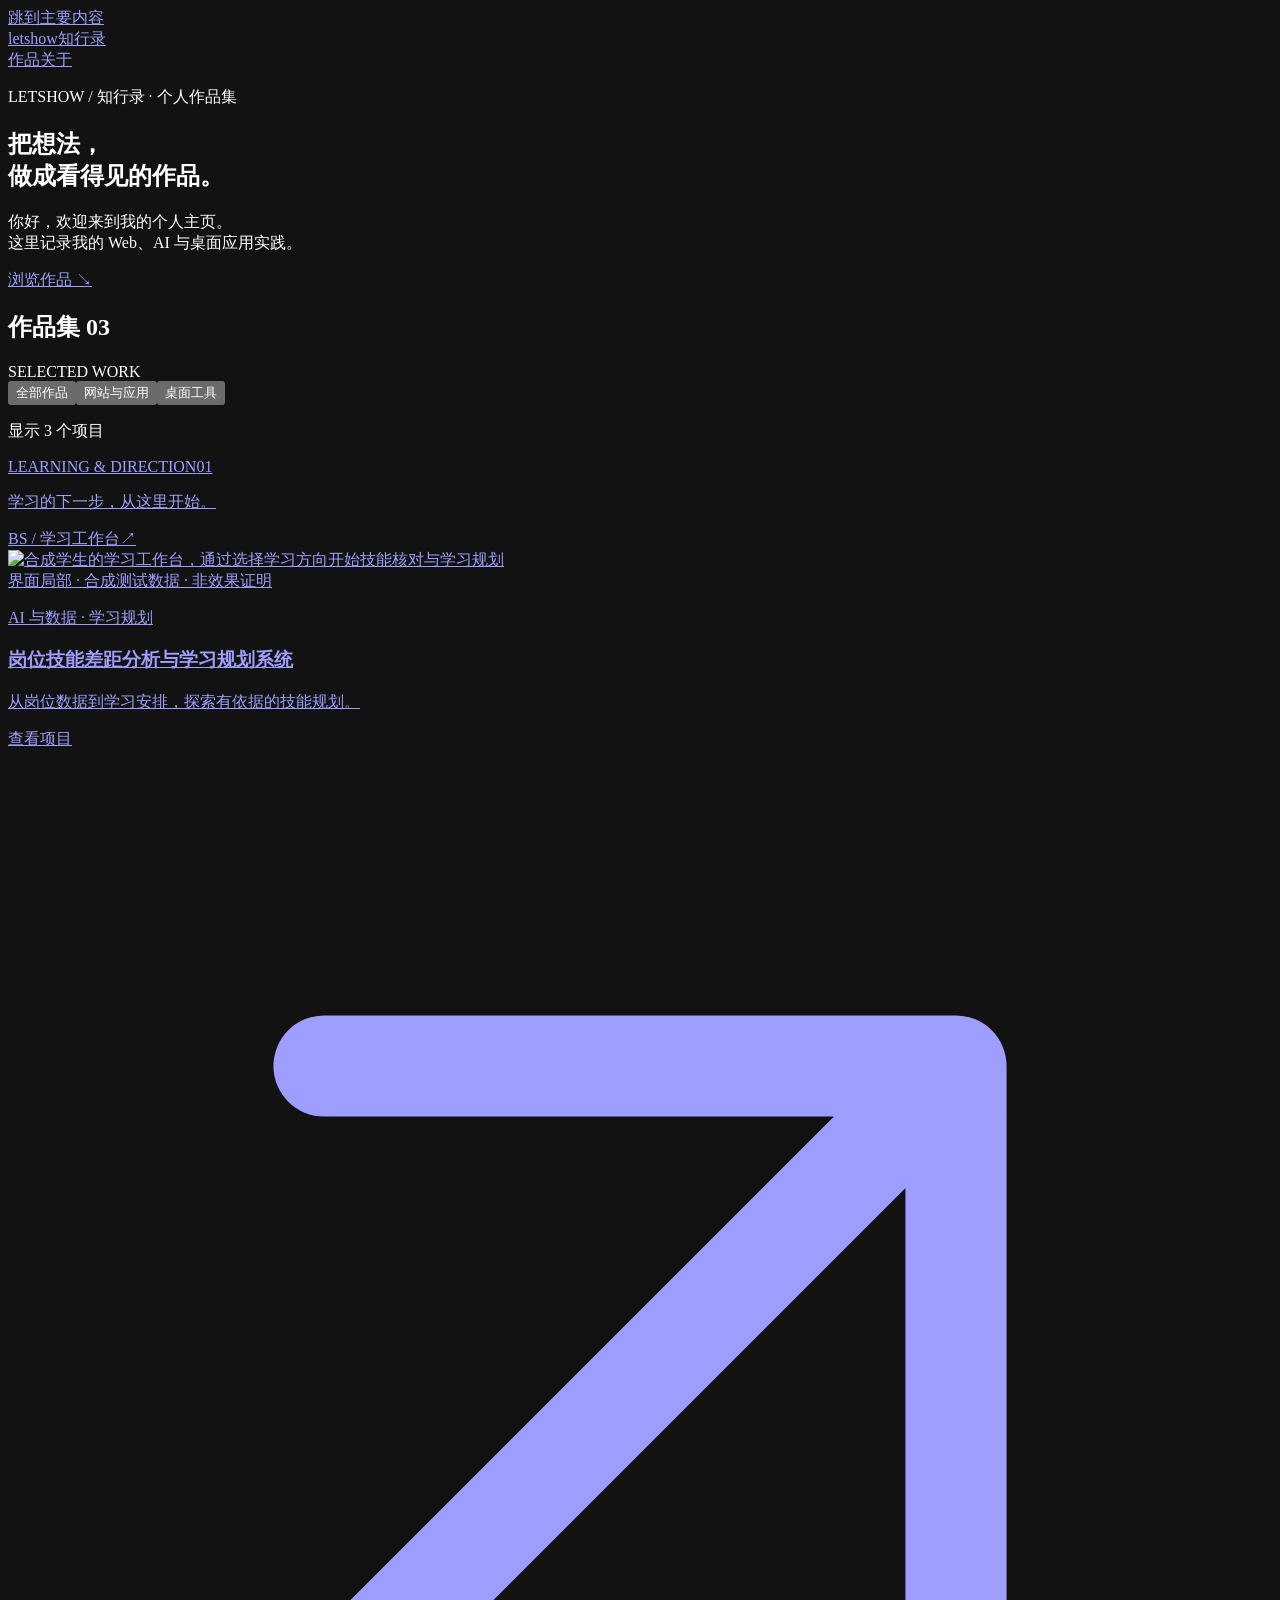
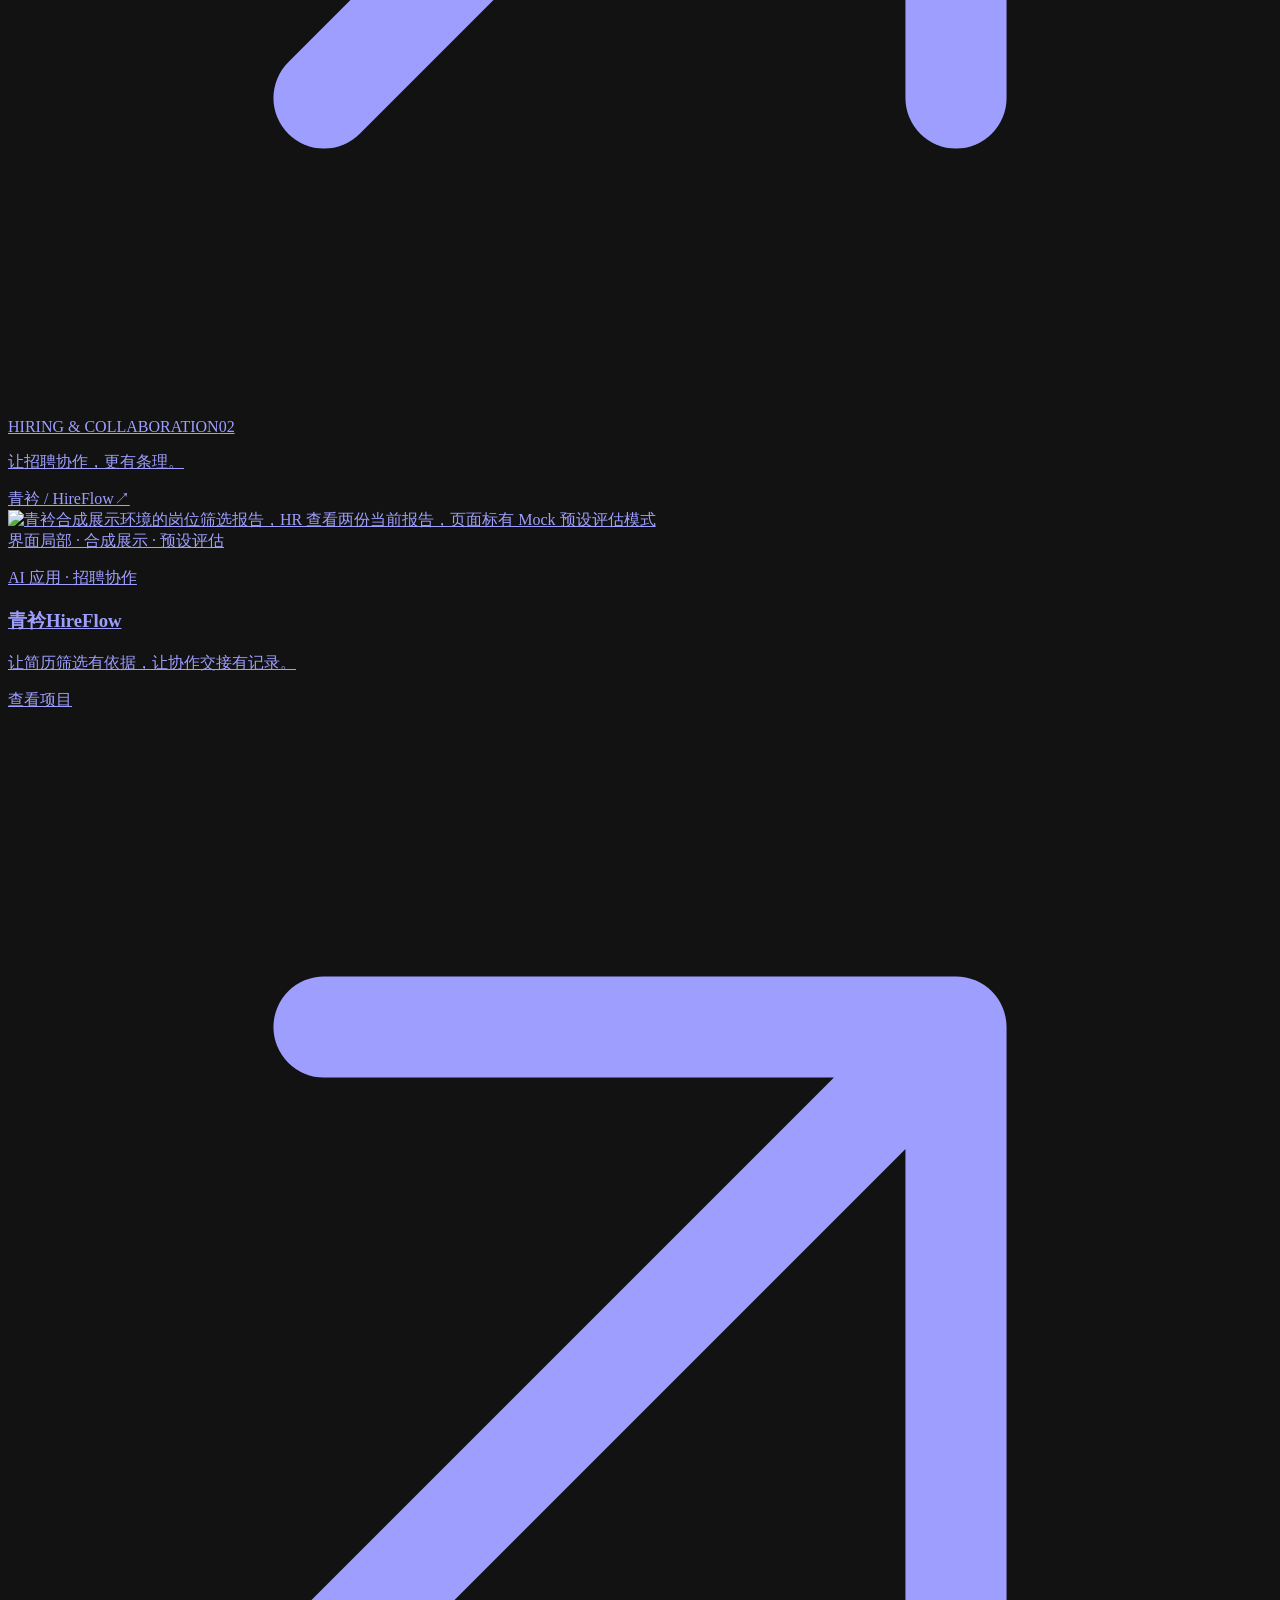
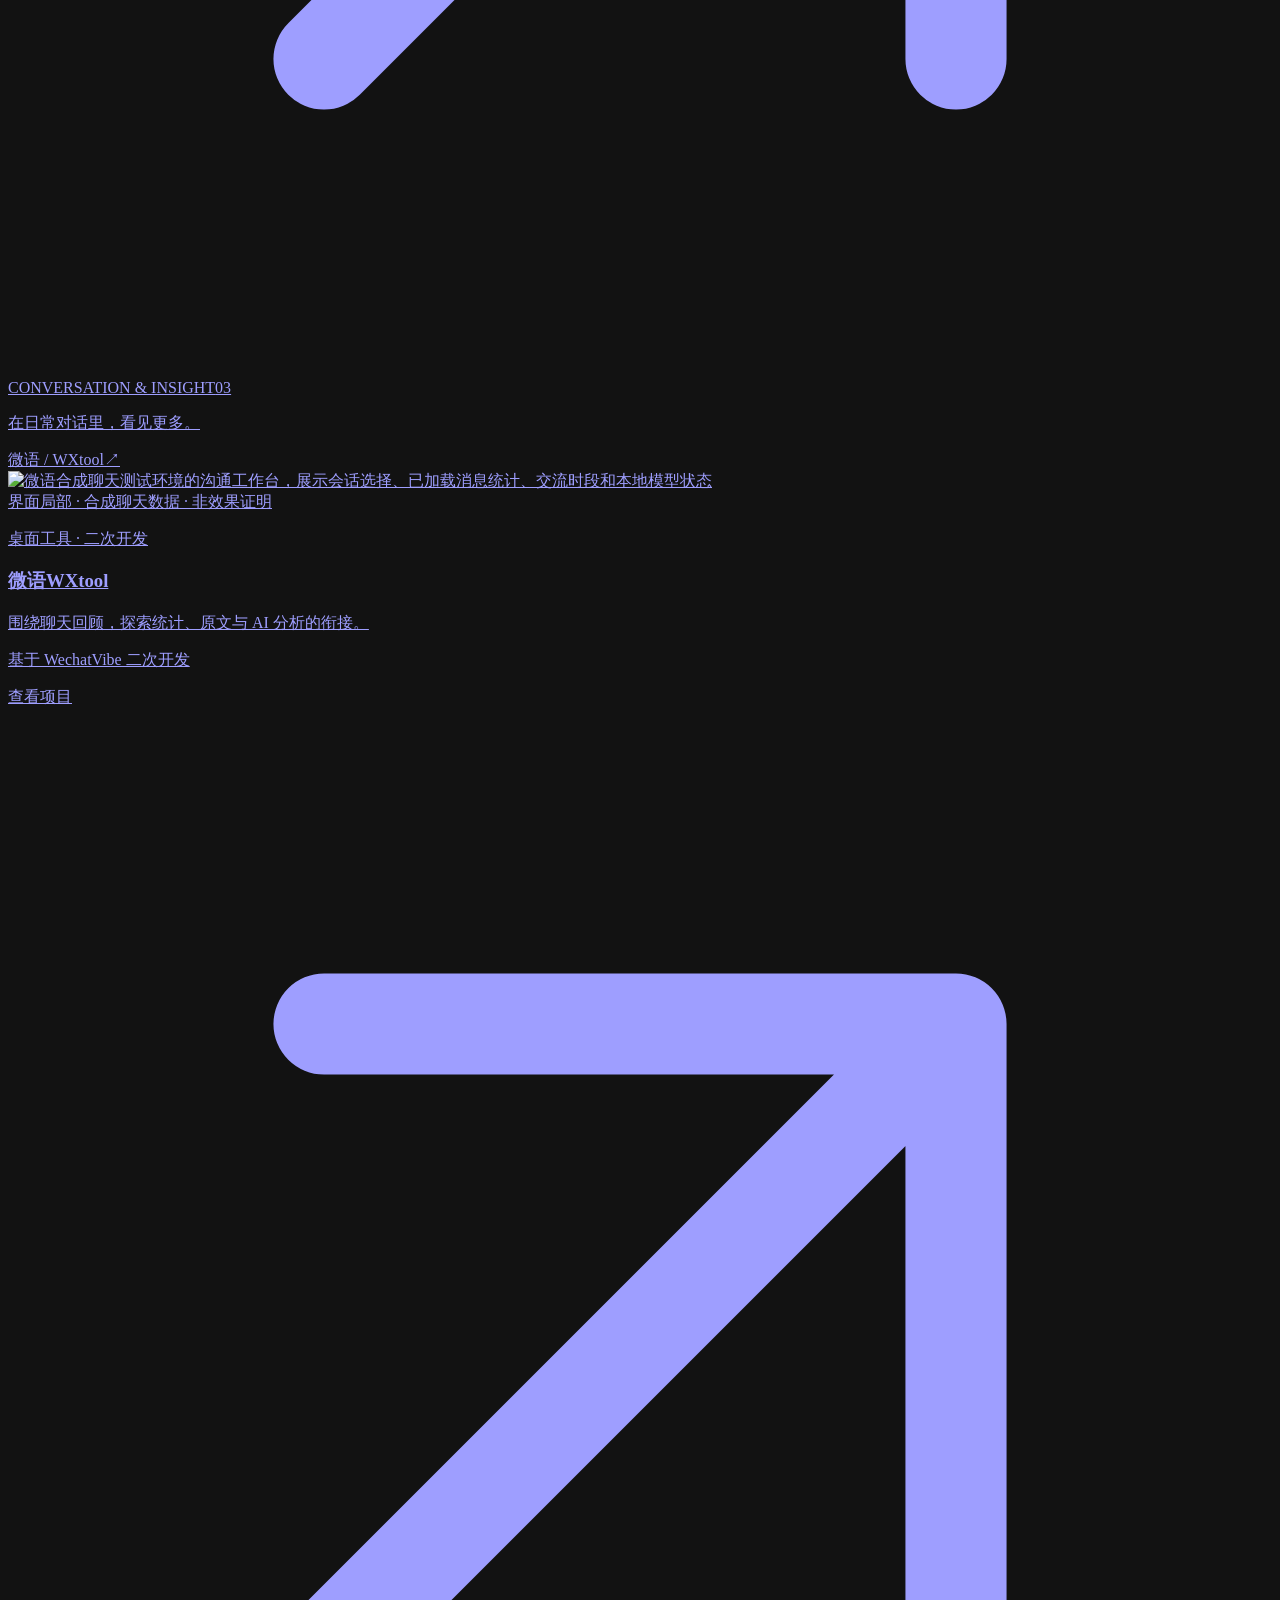
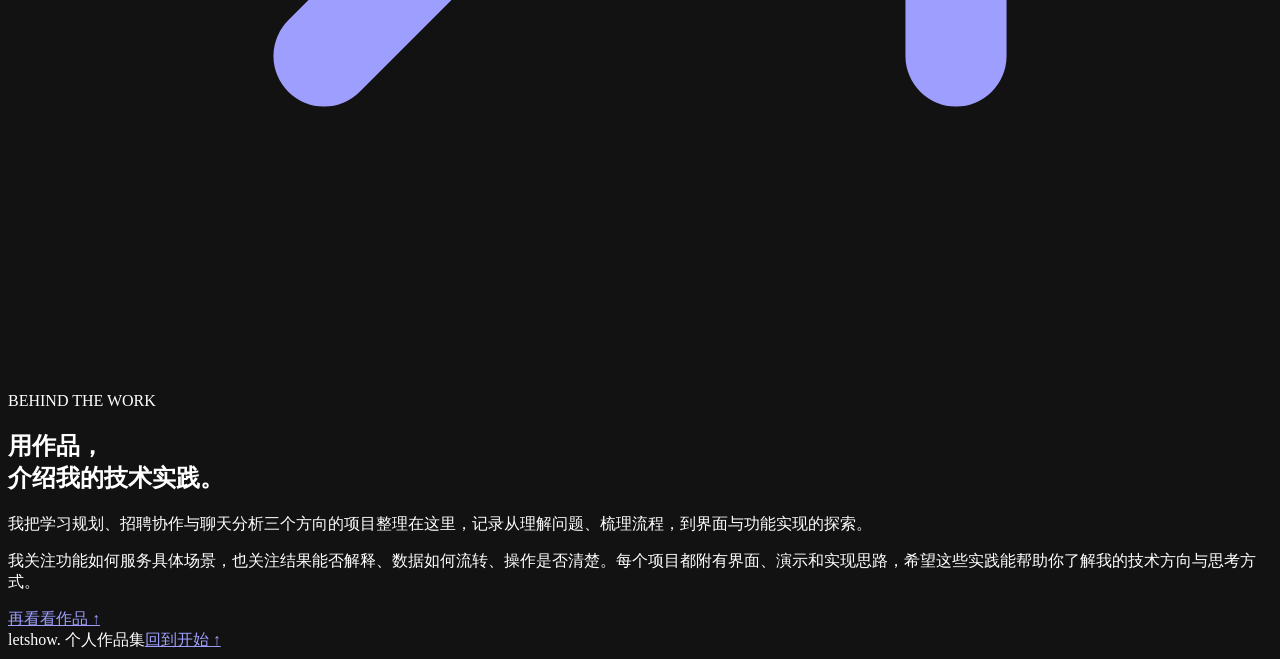
==== index.html @ d6e1fd22 "Refresh portfolio and project introductions" ====
<!DOCTYPE html><html lang="zh-CN"><head><meta charset="utf-8"><meta http-equiv="Content-Security-Policy" content="default-src 'self'; script-src 'self' 'sha256-/shXMr2OihsRv8CWag9vAklJfCwr9Tyyzj+A23+vwCA=' 'sha256-zLakd8B77ncjwmERFoytzZakohlbPKrEmWP+P48kZ+E='; script-src-attr 'none'; style-src 'self' 'unsafe-inline'; img-src 'self' data:; font-src 'self'; media-src 'self'; connect-src 'none'; object-src 'none'; frame-src 'none'; worker-src 'none'; base-uri 'self'; form-action 'none'"><meta name="referrer" content="no-referrer"><meta name="viewport" content="width=device-width, initial-scale=1"><meta name="color-scheme" content="dark"><meta name="theme-color" content="#171717"><meta name="description" content="你好，欢迎来到我的个人主页。知行录记录我的 Web、AI 与桌面应用实践，通过项目界面、操作演示与实现思路，分享从问题到作品的探索。"><meta name="robots" content="noindex, nofollow"><meta property="og:type" content="website"><meta property="og:locale" content="zh_CN"><meta property="og:site_name" content="LetShow · 知行录"><meta property="og:title" content="LetShow · 知行录 — 个人作品集"><meta property="og:description" content="你好，欢迎来到我的个人主页。知行录记录我的 Web、AI 与桌面应用实践，通过项目界面、操作演示与实现思路，分享从问题到作品的探索。"><meta name="twitter:card" content="summary_large_image"><meta name="twitter:title" content="LetShow · 知行录 — 个人作品集"><meta name="twitter:description" content="你好，欢迎来到我的个人主页。知行录记录我的 Web、AI 与桌面应用实践，通过项目界面、操作演示与实现思路，分享从问题到作品的探索。"><link rel="canonical" href="https://chenc55.github.io/"><meta property="og:url" content="https://chenc55.github.io/"><meta property="og:image" content="https://chenc55.github.io/images/projects/bs/skills.jpg"><meta property="og:image:alt" content="合成学生的技能自评页面，包含学习方向选择和 SQL、Python 等技能的自评入口"><meta property="og:image:width" content="1265"><meta property="og:image:height" content="889"><meta name="twitter:image" content="https://chenc55.github.io/images/projects/bs/skills.jpg"><meta name="twitter:image:alt" content="合成学生的技能自评页面，包含学习方向选择和 SQL、Python 等技能的自评入口"><title>LetShow · 知行录 — 个人作品集</title><link rel="icon" href="data:image/svg+xml,%3Csvg xmlns='http://www.w3.org/2000/svg' viewBox='0 0 32 32'%3E%3Crect width='32' height='32' rx='8' fill='%23ff7951'/%3E%3Cpath d='M10 8v16h14v-5h-9V8z' fill='%23101617'/%3E%3C/svg%3E"><link rel="stylesheet" href="/_astro/BaseLayout.BlM0MreG.css"></head><body><a class="skip" href="#main-content">跳到主要内容</a><header class="header"><div class="wrap header-row"><a class="brand" href="/#top" aria-label="LetShow 知行录 首页"><span class="brand-mark" aria-hidden="true"><i></i><i></i><i></i><i></i></span><span class="brand-copy"><span>letshow</span><span class="brand-name-zh">知行录</span></span></a><nav class="nav" aria-label="主导航"><a class="nav-work" href="/#works">作品</a><a href="/#about">关于</a></nav></div></header><main id="main-content" tabindex="-1"><div id="home-view"><section id="top" class="wrap hero" aria-labelledby="hero-title"><p class="eyebrow"><span class="status-dot" aria-hidden="true"></span> LETSHOW / 知行录 · 个人作品集</p><div class="hero-grid"><h1 id="hero-title" tabindex="-1">把想法，<br>做成<span class="hero-emphasis">看得见的作品。</span></h1><div class="hero-note"><p>你好，欢迎来到我的个人主页。<br>这里记录我的 Web、AI 与桌面应用实践。</p><a href="#works" class="text-link">浏览作品 <span aria-hidden="true">↘</span></a></div></div></section><section id="works" class="wrap works" aria-labelledby="works-title" tabindex="-1"><div class="collection-heading"><h2 id="works-title">作品集 <span class="collection-count">03</span></h2><span class="collection-caption mono" aria-hidden="true">SELECTED WORK</span></div><div class="filter-row" hidden><div class="filters" role="group" aria-label="按项目类型筛选"><button type="button" class="filter" data-filter="all" aria-pressed="true">全部作品</button><button type="button" class="filter" data-filter="web" aria-pressed="false">网站与应用</button><button type="button" class="filter" data-filter="desktop" aria-pressed="false">桌面工具</button></div><p class="result-count" id="result-count" aria-live="polite" aria-atomic="true">显示 3 个项目</p></div><p id="filter-empty" hidden>这个分类暂时没有作品，试试其他分类。</p><div class="project-grid work-grid" data-category="all"><article class="project-card project-card--featured" data-category="web" data-project="bs" id="project-bs" aria-labelledby="project-title-bs"><a class="project-link" data-project-link href="/projects/bs/" aria-labelledby="project-title-bs project-action-bs"><div class="project-cover cover-bs"><div class="cover-heading" aria-hidden="true"><span class="cover-caption mono">LEARNING &amp; DIRECTION</span><span class="cover-index mono">01</span></div><p class="cover-title" aria-hidden="true"><span>学习的下一步，</span><span>从这里开始。</span></p><div class="browser-frame"><div class="browser-toolbar" aria-hidden="true"><span class="browser-dots"><i></i><i></i><i></i></span><span>BS / 学习工作台</span><span class="browser-toolbar-end">↗</span></div><img src="/images/projects/bs/workspace.jpg" alt="合成学生的学习工作台，通过选择学习方向开始技能核对与学习规划" width="1265" height="712" loading="eager" decoding="async"></div><span class="cover-evidence">界面局部 · 合成测试数据 · 非效果证明</span></div><div class="project-info"><div class="project-copy"><p class="project-kicker">AI 与数据 · 学习规划</p><h3 id="project-title-bs">岗位技能差距分析与学习规划系统</h3><p class="project-summary">从岗位数据到学习安排，探索有依据的技能规划。</p></div><span class="project-actions"><span class="project-go"><span class="project-go-text" id="project-action-bs">查看项目</span><svg class="card-arrow" viewBox="0 0 20 20" fill="none" aria-hidden="true" focusable="false"><path d="M5 15 15 5M5 5h10v10" stroke="currentColor" stroke-width="1.6" stroke-linecap="round" stroke-linejoin="round"></path></svg></span></span></div></a></article><article class="project-card" data-category="web" data-project="hireflow" id="project-hireflow" aria-labelledby="project-title-hireflow"><a class="project-link" data-project-link href="/projects/hireflow/" aria-labelledby="project-title-hireflow project-action-hireflow"><div class="project-cover cover-hireflow"><div class="cover-heading" aria-hidden="true"><span class="cover-caption mono">HIRING &amp; COLLABORATION</span><span class="cover-index mono">02</span></div><p class="cover-title" aria-hidden="true"><span>让招聘协作，</span><span>更有条理。</span></p><div class="browser-frame"><div class="browser-toolbar" aria-hidden="true"><span class="browser-dots"><i></i><i></i><i></i></span><span>青衿 / HireFlow</span><span class="browser-toolbar-end">↗</span></div><img src="/images/projects/hireflow/screening.jpg" alt="青衿合成展示环境的岗位筛选报告，HR 查看两份当前报告，页面标有 Mock 预设评估模式" width="1585" height="1072" loading="lazy" decoding="async"></div><span class="cover-evidence">界面局部 · 合成展示 · 预设评估</span></div><div class="project-info"><div class="project-copy"><p class="project-kicker">AI 应用 · 招聘协作</p><h3 id="project-title-hireflow">青衿<span class="project-alias">HireFlow</span></h3><p class="project-summary">让简历筛选有依据，让协作交接有记录。</p></div><span class="project-actions"><span class="project-go"><span class="project-go-text" id="project-action-hireflow">查看项目</span><svg class="card-arrow" viewBox="0 0 20 20" fill="none" aria-hidden="true" focusable="false"><path d="M5 15 15 5M5 5h10v10" stroke="currentColor" stroke-width="1.6" stroke-linecap="round" stroke-linejoin="round"></path></svg></span></span></div></a></article><article class="project-card" data-category="desktop" data-project="wxtool" id="project-wxtool" aria-labelledby="project-title-wxtool"><a class="project-link" data-project-link href="/projects/wxtool/" aria-labelledby="project-title-wxtool project-action-wxtool"><div class="project-cover cover-wxtool"><div class="cover-heading" aria-hidden="true"><span class="cover-caption mono">CONVERSATION &amp; INSIGHT</span><span class="cover-index mono">03</span></div><p class="cover-title" aria-hidden="true"><span>在日常对话里，</span><span>看见更多。</span></p><div class="browser-frame"><div class="browser-toolbar" aria-hidden="true"><span class="browser-dots"><i></i><i></i><i></i></span><span>微语 / WXtool</span><span class="browser-toolbar-end">↗</span></div><img src="/images/projects/wxtool/workspace.png" alt="微语合成聊天测试环境的沟通工作台，展示会话选择、已加载消息统计、交流时段和本地模型状态" width="1920" height="1293" loading="lazy" decoding="async"></div><span class="cover-evidence">界面局部 · 合成聊天数据 · 非效果证明</span></div><div class="project-info"><div class="project-copy"><p class="project-kicker">桌面工具 · 二次开发</p><h3 id="project-title-wxtool">微语<span class="project-alias">WXtool</span></h3><p class="project-summary">围绕聊天回顾，探索统计、原文与 AI 分析的衔接。</p><p class="project-attribution">基于 WechatVibe 二次开发</p></div><span class="project-actions"><span class="project-go"><span class="project-go-text" id="project-action-wxtool">查看项目</span><svg class="card-arrow" viewBox="0 0 20 20" fill="none" aria-hidden="true" focusable="false"><path d="M5 15 15 5M5 5h10v10" stroke="currentColor" stroke-width="1.6" stroke-linecap="round" stroke-linejoin="round"></path></svg></span></span></div></a></article></div></section><section id="about" class="wrap about" aria-labelledby="about-title" tabindex="-1"><div class="about-heading"><p class="eyebrow mono">BEHIND THE WORK</p><h2 id="about-title">用作品，<br>介绍我的技术实践<span class="accent">。</span></h2></div><div class="about-copy"><p>我把学习规划、招聘协作与聊天分析三个方向的项目整理在这里，记录从理解问题、梳理流程，到界面与功能实现的探索。</p><p>我关注功能如何服务具体场景，也关注结果能否解释、数据如何流转、操作是否清楚。每个项目都附有界面、演示和实现思路，希望这些实践能帮助你了解我的技术方向与思考方式。</p><a class="text-link" href="#works">再看看作品 <span aria-hidden="true">↑</span></a></div></section></div></main><footer class="footer"><div class="wrap"><div class="footer-row"><span class="footer-signature">letshow<span class="accent">.</span> <span class="muted">个人作品集</span></span><a href="/#top">回到开始 <span aria-hidden="true">↑</span></a></div></div></footer></body></html><script type="module">function e(e){let t=e.querySelector(`.filter-row`),n=e.querySelector(`.project-grid`),r=e.querySelector(`#result-count`),i=e.querySelector(`#filter-empty`),a=Array.from(e.querySelectorAll(`button[data-filter]`)),o=Array.from(e.querySelectorAll(`.project-card[data-category]`)),s=new Set([`web`,`desktop`]),c=new Set([`all`,...s]);if(!t||!n||!r||!a.length||!o.length)return;let l=t=>{e.querySelectorAll(`a[data-project-link], a[href^="/projects/"]`).forEach(e=>{let n;try{n=new URL(e.href)}catch{return}n.origin===location.origin&&n.pathname.startsWith(`/projects/`)&&(t===`all`?n.searchParams.delete(`from`):n.searchParams.set(`from`,t),e.setAttribute(`href`,`${n.pathname}${n.search}${n.hash}`))})},u=e=>{let t=new URL(location.href);if(e===`all`?t.searchParams.delete(`category`):t.searchParams.set(`category`,e),t.href!==location.href)try{history.replaceState(history.state,``,t)}catch{}},d=e=>{n.dataset.category=e,a.forEach(t=>t.setAttribute(`aria-pressed`,String(t.dataset.filter===e)));let t=0;o.forEach(n=>{n.hidden=e!==`all`&&n.dataset.category!==e,n.hidden||t++});let s=`显示 ${t} 个项目`;r.textContent!==s&&(r.textContent=s),i&&(i.hidden=t!==0),l(e)},f=()=>{let e=new URL(location.href).searchParams.getAll(`category`),t=e[0],n=e.length===1&&t!==void 0&&s.has(t)?t:`all`;d(n),e.length>0&&n===`all`&&u(`all`)};a.forEach(e=>{e.addEventListener(`click`,()=>{let t=e.dataset.filter;t&&c.has(t)&&(d(t),u(t))})}),window.addEventListener(`popstate`,f),window.addEventListener(`pageshow`,e=>{e.persisted&&f()}),f(),t.hidden=!1}var t=document.querySelector(`#home-view`);t&&e(t);</script>
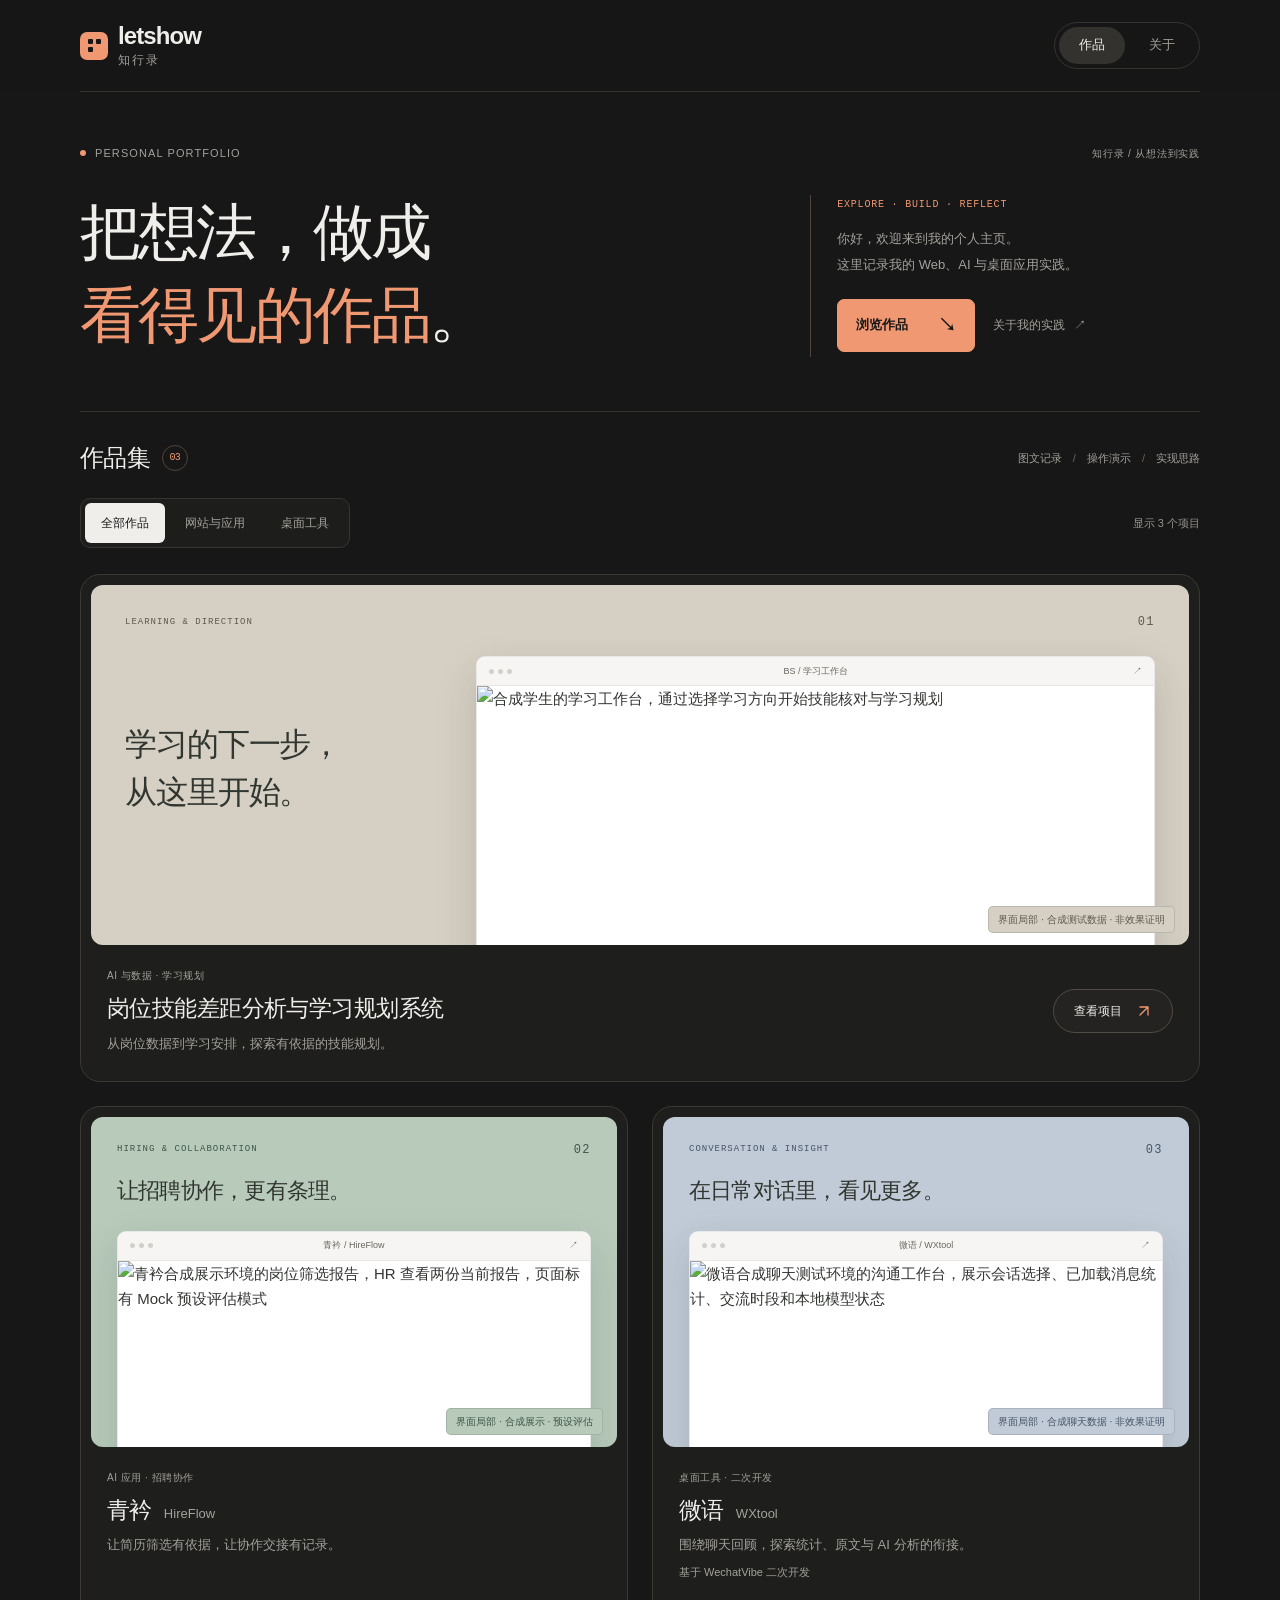
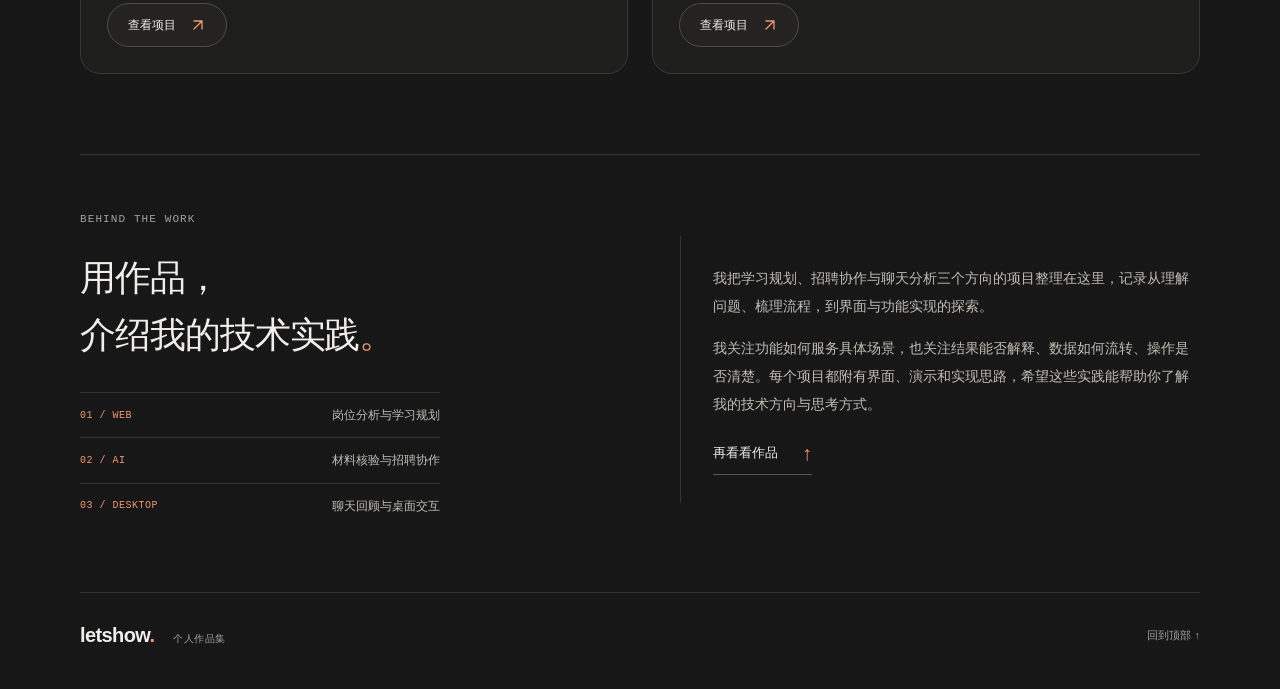
==== commit 33f2b625: "Improve portfolio reading, presentation and technology explanations" ====
--- a/index.html
+++ b/index.html
@@ -1 +1 @@
-<!DOCTYPE html><html lang="zh-CN"><head><meta charset="utf-8"><meta http-equiv="Content-Security-Policy" content="default-src 'self'; script-src 'self' 'sha256-/shXMr2OihsRv8CWag9vAklJfCwr9Tyyzj+A23+vwCA=' 'sha256-zLakd8B77ncjwmERFoytzZakohlbPKrEmWP+P48kZ+E='; script-src-attr 'none'; style-src 'self' 'unsafe-inline'; img-src 'self' data:; font-src 'self'; media-src 'self'; connect-src 'none'; object-src 'none'; frame-src 'none'; worker-src 'none'; base-uri 'self'; form-action 'none'"><meta name="referrer" content="no-referrer"><meta name="viewport" content="width=device-width, initial-scale=1"><meta name="color-scheme" content="dark"><meta name="theme-color" content="#171717"><meta name="description" content="你好，欢迎来到我的个人主页。知行录记录我的 Web、AI 与桌面应用实践，通过项目界面、操作演示与实现思路，分享从问题到作品的探索。"><meta name="robots" content="noindex, nofollow"><meta property="og:type" content="website"><meta property="og:locale" content="zh_CN"><meta property="og:site_name" content="LetShow · 知行录"><meta property="og:title" content="LetShow · 知行录 — 个人作品集"><meta property="og:description" content="你好，欢迎来到我的个人主页。知行录记录我的 Web、AI 与桌面应用实践，通过项目界面、操作演示与实现思路，分享从问题到作品的探索。"><meta name="twitter:card" content="summary_large_image"><meta name="twitter:title" content="LetShow · 知行录 — 个人作品集"><meta name="twitter:description" content="你好，欢迎来到我的个人主页。知行录记录我的 Web、AI 与桌面应用实践，通过项目界面、操作演示与实现思路，分享从问题到作品的探索。"><link rel="canonical" href="https://chenc55.github.io/"><meta property="og:url" content="https://chenc55.github.io/"><meta property="og:image" content="https://chenc55.github.io/images/projects/bs/skills.jpg"><meta property="og:image:alt" content="合成学生的技能自评页面，包含学习方向选择和 SQL、Python 等技能的自评入口"><meta property="og:image:width" content="1265"><meta property="og:image:height" content="889"><meta name="twitter:image" content="https://chenc55.github.io/images/projects/bs/skills.jpg"><meta name="twitter:image:alt" content="合成学生的技能自评页面，包含学习方向选择和 SQL、Python 等技能的自评入口"><title>LetShow · 知行录 — 个人作品集</title><link rel="icon" href="data:image/svg+xml,%3Csvg xmlns='http://www.w3.org/2000/svg' viewBox='0 0 32 32'%3E%3Crect width='32' height='32' rx='8' fill='%23ff7951'/%3E%3Cpath d='M10 8v16h14v-5h-9V8z' fill='%23101617'/%3E%3C/svg%3E"><link rel="stylesheet" href="/_astro/BaseLayout.BlM0MreG.css"></head><body><a class="skip" href="#main-content">跳到主要内容</a><header class="header"><div class="wrap header-row"><a class="brand" href="/#top" aria-label="LetShow 知行录 首页"><span class="brand-mark" aria-hidden="true"><i></i><i></i><i></i><i></i></span><span class="brand-copy"><span>letshow</span><span class="brand-name-zh">知行录</span></span></a><nav class="nav" aria-label="主导航"><a class="nav-work" href="/#works">作品</a><a href="/#about">关于</a></nav></div></header><main id="main-content" tabindex="-1"><div id="home-view"><section id="top" class="wrap hero" aria-labelledby="hero-title"><p class="eyebrow"><span class="status-dot" aria-hidden="true"></span> LETSHOW / 知行录 · 个人作品集</p><div class="hero-grid"><h1 id="hero-title" tabindex="-1">把想法，<br>做成<span class="hero-emphasis">看得见的作品。</span></h1><div class="hero-note"><p>你好，欢迎来到我的个人主页。<br>这里记录我的 Web、AI 与桌面应用实践。</p><a href="#works" class="text-link">浏览作品 <span aria-hidden="true">↘</span></a></div></div></section><section id="works" class="wrap works" aria-labelledby="works-title" tabindex="-1"><div class="collection-heading"><h2 id="works-title">作品集 <span class="collection-count">03</span></h2><span class="collection-caption mono" aria-hidden="true">SELECTED WORK</span></div><div class="filter-row" hidden><div class="filters" role="group" aria-label="按项目类型筛选"><button type="button" class="filter" data-filter="all" aria-pressed="true">全部作品</button><button type="button" class="filter" data-filter="web" aria-pressed="false">网站与应用</button><button type="button" class="filter" data-filter="desktop" aria-pressed="false">桌面工具</button></div><p class="result-count" id="result-count" aria-live="polite" aria-atomic="true">显示 3 个项目</p></div><p id="filter-empty" hidden>这个分类暂时没有作品，试试其他分类。</p><div class="project-grid work-grid" data-category="all"><article class="project-card project-card--featured" data-category="web" data-project="bs" id="project-bs" aria-labelledby="project-title-bs"><a class="project-link" data-project-link href="/projects/bs/" aria-labelledby="project-title-bs project-action-bs"><div class="project-cover cover-bs"><div class="cover-heading" aria-hidden="true"><span class="cover-caption mono">LEARNING &amp; DIRECTION</span><span class="cover-index mono">01</span></div><p class="cover-title" aria-hidden="true"><span>学习的下一步，</span><span>从这里开始。</span></p><div class="browser-frame"><div class="browser-toolbar" aria-hidden="true"><span class="browser-dots"><i></i><i></i><i></i></span><span>BS / 学习工作台</span><span class="browser-toolbar-end">↗</span></div><img src="/images/projects/bs/workspace.jpg" alt="合成学生的学习工作台，通过选择学习方向开始技能核对与学习规划" width="1265" height="712" loading="eager" decoding="async"></div><span class="cover-evidence">界面局部 · 合成测试数据 · 非效果证明</span></div><div class="project-info"><div class="project-copy"><p class="project-kicker">AI 与数据 · 学习规划</p><h3 id="project-title-bs">岗位技能差距分析与学习规划系统</h3><p class="project-summary">从岗位数据到学习安排，探索有依据的技能规划。</p></div><span class="project-actions"><span class="project-go"><span class="project-go-text" id="project-action-bs">查看项目</span><svg class="card-arrow" viewBox="0 0 20 20" fill="none" aria-hidden="true" focusable="false"><path d="M5 15 15 5M5 5h10v10" stroke="currentColor" stroke-width="1.6" stroke-linecap="round" stroke-linejoin="round"></path></svg></span></span></div></a></article><article class="project-card" data-category="web" data-project="hireflow" id="project-hireflow" aria-labelledby="project-title-hireflow"><a class="project-link" data-project-link href="/projects/hireflow/" aria-labelledby="project-title-hireflow project-action-hireflow"><div class="project-cover cover-hireflow"><div class="cover-heading" aria-hidden="true"><span class="cover-caption mono">HIRING &amp; COLLABORATION</span><span class="cover-index mono">02</span></div><p class="cover-title" aria-hidden="true"><span>让招聘协作，</span><span>更有条理。</span></p><div class="browser-frame"><div class="browser-toolbar" aria-hidden="true"><span class="browser-dots"><i></i><i></i><i></i></span><span>青衿 / HireFlow</span><span class="browser-toolbar-end">↗</span></div><img src="/images/projects/hireflow/screening.jpg" alt="青衿合成展示环境的岗位筛选报告，HR 查看两份当前报告，页面标有 Mock 预设评估模式" width="1585" height="1072" loading="lazy" decoding="async"></div><span class="cover-evidence">界面局部 · 合成展示 · 预设评估</span></div><div class="project-info"><div class="project-copy"><p class="project-kicker">AI 应用 · 招聘协作</p><h3 id="project-title-hireflow">青衿<span class="project-alias">HireFlow</span></h3><p class="project-summary">让简历筛选有依据，让协作交接有记录。</p></div><span class="project-actions"><span class="project-go"><span class="project-go-text" id="project-action-hireflow">查看项目</span><svg class="card-arrow" viewBox="0 0 20 20" fill="none" aria-hidden="true" focusable="false"><path d="M5 15 15 5M5 5h10v10" stroke="currentColor" stroke-width="1.6" stroke-linecap="round" stroke-linejoin="round"></path></svg></span></span></div></a></article><article class="project-card" data-category="desktop" data-project="wxtool" id="project-wxtool" aria-labelledby="project-title-wxtool"><a class="project-link" data-project-link href="/projects/wxtool/" aria-labelledby="project-title-wxtool project-action-wxtool"><div class="project-cover cover-wxtool"><div class="cover-heading" aria-hidden="true"><span class="cover-caption mono">CONVERSATION &amp; INSIGHT</span><span class="cover-index mono">03</span></div><p class="cover-title" aria-hidden="true"><span>在日常对话里，</span><span>看见更多。</span></p><div class="browser-frame"><div class="browser-toolbar" aria-hidden="true"><span class="browser-dots"><i></i><i></i><i></i></span><span>微语 / WXtool</span><span class="browser-toolbar-end">↗</span></div><img src="/images/projects/wxtool/workspace.png" alt="微语合成聊天测试环境的沟通工作台，展示会话选择、已加载消息统计、交流时段和本地模型状态" width="1920" height="1293" loading="lazy" decoding="async"></div><span class="cover-evidence">界面局部 · 合成聊天数据 · 非效果证明</span></div><div class="project-info"><div class="project-copy"><p class="project-kicker">桌面工具 · 二次开发</p><h3 id="project-title-wxtool">微语<span class="project-alias">WXtool</span></h3><p class="project-summary">围绕聊天回顾，探索统计、原文与 AI 分析的衔接。</p><p class="project-attribution">基于 WechatVibe 二次开发</p></div><span class="project-actions"><span class="project-go"><span class="project-go-text" id="project-action-wxtool">查看项目</span><svg class="card-arrow" viewBox="0 0 20 20" fill="none" aria-hidden="true" focusable="false"><path d="M5 15 15 5M5 5h10v10" stroke="currentColor" stroke-width="1.6" stroke-linecap="round" stroke-linejoin="round"></path></svg></span></span></div></a></article></div></section><section id="about" class="wrap about" aria-labelledby="about-title" tabindex="-1"><div class="about-heading"><p class="eyebrow mono">BEHIND THE WORK</p><h2 id="about-title">用作品，<br>介绍我的技术实践<span class="accent">。</span></h2></div><div class="about-copy"><p>我把学习规划、招聘协作与聊天分析三个方向的项目整理在这里，记录从理解问题、梳理流程，到界面与功能实现的探索。</p><p>我关注功能如何服务具体场景，也关注结果能否解释、数据如何流转、操作是否清楚。每个项目都附有界面、演示和实现思路，希望这些实践能帮助你了解我的技术方向与思考方式。</p><a class="text-link" href="#works">再看看作品 <span aria-hidden="true">↑</span></a></div></section></div></main><footer class="footer"><div class="wrap"><div class="footer-row"><span class="footer-signature">letshow<span class="accent">.</span> <span class="muted">个人作品集</span></span><a href="/#top">回到开始 <span aria-hidden="true">↑</span></a></div></div></footer></body></html><script type="module">function e(e){let t=e.querySelector(`.filter-row`),n=e.querySelector(`.project-grid`),r=e.querySelector(`#result-count`),i=e.querySelector(`#filter-empty`),a=Array.from(e.querySelectorAll(`button[data-filter]`)),o=Array.from(e.querySelectorAll(`.project-card[data-category]`)),s=new Set([`web`,`desktop`]),c=new Set([`all`,...s]);if(!t||!n||!r||!a.length||!o.length)return;let l=t=>{e.querySelectorAll(`a[data-project-link], a[href^="/projects/"]`).forEach(e=>{let n;try{n=new URL(e.href)}catch{return}n.origin===location.origin&&n.pathname.startsWith(`/projects/`)&&(t===`all`?n.searchParams.delete(`from`):n.searchParams.set(`from`,t),e.setAttribute(`href`,`${n.pathname}${n.search}${n.hash}`))})},u=e=>{let t=new URL(location.href);if(e===`all`?t.searchParams.delete(`category`):t.searchParams.set(`category`,e),t.href!==location.href)try{history.replaceState(history.state,``,t)}catch{}},d=e=>{n.dataset.category=e,a.forEach(t=>t.setAttribute(`aria-pressed`,String(t.dataset.filter===e)));let t=0;o.forEach(n=>{n.hidden=e!==`all`&&n.dataset.category!==e,n.hidden||t++});let s=`显示 ${t} 个项目`;r.textContent!==s&&(r.textContent=s),i&&(i.hidden=t!==0),l(e)},f=()=>{let e=new URL(location.href).searchParams.getAll(`category`),t=e[0],n=e.length===1&&t!==void 0&&s.has(t)?t:`all`;d(n),e.length>0&&n===`all`&&u(`all`)};a.forEach(e=>{e.addEventListener(`click`,()=>{let t=e.dataset.filter;t&&c.has(t)&&(d(t),u(t))})}),window.addEventListener(`popstate`,f),window.addEventListener(`pageshow`,e=>{e.persisted&&f()}),f(),t.hidden=!1}var t=document.querySelector(`#home-view`);t&&e(t);</script>+<!DOCTYPE html><html lang="zh-CN"><head><meta charset="utf-8"><meta http-equiv="Content-Security-Policy" content="default-src 'self'; script-src 'self' 'sha256-zLakd8B77ncjwmERFoytzZakohlbPKrEmWP+P48kZ+E='; script-src-attr 'none'; style-src 'self' 'unsafe-inline'; img-src 'self' data:; font-src 'self'; media-src 'self'; connect-src 'none'; object-src 'none'; frame-src 'none'; worker-src 'none'; base-uri 'self'; form-action 'none'"><meta name="referrer" content="no-referrer"><meta name="viewport" content="width=device-width, initial-scale=1"><meta name="color-scheme" content="dark"><meta name="theme-color" content="#171717"><meta name="description" content="你好，欢迎来到我的个人主页。知行录记录我的 Web、AI 与桌面应用实践，通过项目界面、操作演示与实现思路，分享从问题到作品的探索。"><meta name="robots" content="noindex, nofollow"><meta property="og:type" content="website"><meta property="og:locale" content="zh_CN"><meta property="og:site_name" content="LetShow · 知行录"><meta property="og:title" content="LetShow · 知行录 — 个人作品集"><meta property="og:description" content="你好，欢迎来到我的个人主页。知行录记录我的 Web、AI 与桌面应用实践，通过项目界面、操作演示与实现思路，分享从问题到作品的探索。"><meta name="twitter:card" content="summary_large_image"><meta name="twitter:title" content="LetShow · 知行录 — 个人作品集"><meta name="twitter:description" content="你好，欢迎来到我的个人主页。知行录记录我的 Web、AI 与桌面应用实践，通过项目界面、操作演示与实现思路，分享从问题到作品的探索。"><link rel="canonical" href="https://chenc55.github.io/"><meta property="og:url" content="https://chenc55.github.io/"><meta property="og:image" content="https://chenc55.github.io/images/projects/bs/skills.jpg"><meta property="og:image:alt" content="合成学生的技能自评页面，包含学习方向选择和 SQL、Python 等技能的自评入口"><meta property="og:image:width" content="1265"><meta property="og:image:height" content="889"><meta name="twitter:image" content="https://chenc55.github.io/images/projects/bs/skills.jpg"><meta name="twitter:image:alt" content="合成学生的技能自评页面，包含学习方向选择和 SQL、Python 等技能的自评入口"><title>LetShow · 知行录 — 个人作品集</title><link rel="icon" href="data:image/svg+xml,%3Csvg xmlns='http://www.w3.org/2000/svg' viewBox='0 0 32 32'%3E%3Crect width='32' height='32' rx='8' fill='%23ff7951'/%3E%3Cpath d='M10 8v16h14v-5h-9V8z' fill='%23101617'/%3E%3C/svg%3E"><link rel="stylesheet" href="/_astro/BaseLayout.B9vVOQAW.css"></head><body><a class="skip" href="#main-content">跳到主要内容</a><header class="header"><div class="wrap header-row"><a class="brand" href="/#top" aria-label="LetShow 知行录 首页"><span class="brand-mark" aria-hidden="true"><i></i><i></i><i></i><i></i></span><span class="brand-copy"><span>letshow</span><span class="brand-name-zh">知行录</span></span></a><nav class="nav" aria-label="主导航"><a class="nav-work" data-return-works href="/#works">作品</a><a href="/#about">关于</a></nav></div></header><main id="main-content" tabindex="-1"><div id="home-view"><section id="top" class="wrap hero" aria-labelledby="hero-title"><p class="eyebrow"><span class="status-dot" aria-hidden="true"></span> PERSONAL PORTFOLIO <span class="hero-eyebrow-note">知行录 / 从想法到实践</span></p><div class="hero-grid"><h1 id="hero-title" tabindex="-1"><span class="hero-line">把想法，做成</span><span class="hero-line hero-emphasis">看得见的作品<span class="hero-period">。</span></span></h1><div class="hero-note"><p class="hero-note-label mono">EXPLORE · BUILD · REFLECT</p><p>你好，欢迎来到我的个人主页。<br>这里记录我的 Web、AI 与桌面应用实践。</p><div class="hero-actions"><a href="#works" class="primary-link">浏览作品 <span aria-hidden="true">↘</span></a><a href="#about" class="hero-about-link">关于我的实践 <span aria-hidden="true">↗</span></a></div></div></div></section><section id="works" class="wrap works" aria-labelledby="works-title" tabindex="-1"><div class="collection-heading"><h2 id="works-title">作品集 <span class="collection-count">03</span></h2><span class="collection-caption">图文记录 <span aria-hidden="true">/</span> 操作演示 <span aria-hidden="true">/</span> 实现思路</span></div><div class="filter-row" hidden><div class="filters" role="group" aria-label="按项目类型筛选"><button type="button" class="filter" data-filter="all" aria-pressed="true">全部作品</button><button type="button" class="filter" data-filter="web" aria-pressed="false">网站与应用</button><button type="button" class="filter" data-filter="desktop" aria-pressed="false">桌面工具</button></div><p class="result-count" id="result-count" aria-live="polite" aria-atomic="true">显示 3 个项目</p></div><p id="filter-empty" hidden>这个分类暂时没有作品，试试其他分类。</p><div class="project-grid work-grid" data-category="all"><article class="project-card project-card--featured" data-category="web" data-project="bs" id="project-bs" aria-labelledby="project-title-bs"><a class="project-link" data-project-link href="/projects/bs/" aria-labelledby="project-title-bs project-action-bs"><div class="project-cover cover-bs"><div class="cover-heading" aria-hidden="true"><span class="cover-caption mono">LEARNING &amp; DIRECTION</span><span class="cover-index mono">01</span></div><p class="cover-title" aria-hidden="true"><span>学习的下一步，</span><span>从这里开始。</span></p><div class="browser-frame"><div class="browser-toolbar" aria-hidden="true"><span class="browser-dots"><i></i><i></i><i></i></span><span>BS / 学习工作台</span><span class="browser-toolbar-end">↗</span></div><img src="/images/projects/bs/workspace.jpg" alt="合成学生的学习工作台，通过选择学习方向开始技能核对与学习规划" width="1265" height="712" loading="eager" fetchpriority="high" decoding="async"></div><span class="cover-evidence">界面局部 · 合成测试数据 · 非效果证明</span></div><div class="project-info"><div class="project-copy"><p class="project-kicker">AI 与数据 · 学习规划</p><h3 id="project-title-bs">岗位技能差距分析与学习规划系统</h3><p class="project-summary">从岗位数据到学习安排，探索有依据的技能规划。</p></div><span class="project-actions"><span class="project-go"><span class="project-go-text" id="project-action-bs">查看项目</span><svg class="card-arrow" viewBox="0 0 20 20" fill="none" aria-hidden="true" focusable="false"><path d="M5 15 15 5M5 5h10v10" stroke="currentColor" stroke-width="1.6" stroke-linecap="round" stroke-linejoin="round"></path></svg></span></span></div></a></article><article class="project-card" data-category="web" data-project="hireflow" id="project-hireflow" aria-labelledby="project-title-hireflow"><a class="project-link" data-project-link href="/projects/hireflow/" aria-labelledby="project-title-hireflow project-action-hireflow"><div class="project-cover cover-hireflow"><div class="cover-heading" aria-hidden="true"><span class="cover-caption mono">HIRING &amp; COLLABORATION</span><span class="cover-index mono">02</span></div><p class="cover-title" aria-hidden="true"><span>让招聘协作，</span><span>更有条理。</span></p><div class="browser-frame"><div class="browser-toolbar" aria-hidden="true"><span class="browser-dots"><i></i><i></i><i></i></span><span>青衿 / HireFlow</span><span class="browser-toolbar-end">↗</span></div><img src="/images/projects/hireflow/screening.jpg" alt="青衿合成展示环境的岗位筛选报告，HR 查看两份当前报告，页面标有 Mock 预设评估模式" width="1585" height="1072" loading="lazy" fetchpriority="auto" decoding="async"></div><span class="cover-evidence">界面局部 · 合成展示 · 预设评估</span></div><div class="project-info"><div class="project-copy"><p class="project-kicker">AI 应用 · 招聘协作</p><h3 id="project-title-hireflow">青衿<span class="project-alias">HireFlow</span></h3><p class="project-summary">让简历筛选有依据，让协作交接有记录。</p></div><span class="project-actions"><span class="project-go"><span class="project-go-text" id="project-action-hireflow">查看项目</span><svg class="card-arrow" viewBox="0 0 20 20" fill="none" aria-hidden="true" focusable="false"><path d="M5 15 15 5M5 5h10v10" stroke="currentColor" stroke-width="1.6" stroke-linecap="round" stroke-linejoin="round"></path></svg></span></span></div></a></article><article class="project-card" data-category="desktop" data-project="wxtool" id="project-wxtool" aria-labelledby="project-title-wxtool"><a class="project-link" data-project-link href="/projects/wxtool/" aria-labelledby="project-title-wxtool project-action-wxtool"><div class="project-cover cover-wxtool"><div class="cover-heading" aria-hidden="true"><span class="cover-caption mono">CONVERSATION &amp; INSIGHT</span><span class="cover-index mono">03</span></div><p class="cover-title" aria-hidden="true"><span>在日常对话里，</span><span>看见更多。</span></p><div class="browser-frame"><div class="browser-toolbar" aria-hidden="true"><span class="browser-dots"><i></i><i></i><i></i></span><span>微语 / WXtool</span><span class="browser-toolbar-end">↗</span></div><img src="/images/projects/wxtool/workspace.png" alt="微语合成聊天测试环境的沟通工作台，展示会话选择、已加载消息统计、交流时段和本地模型状态" width="1920" height="1293" loading="lazy" fetchpriority="auto" decoding="async"></div><span class="cover-evidence">界面局部 · 合成聊天数据 · 非效果证明</span></div><div class="project-info"><div class="project-copy"><p class="project-kicker">桌面工具 · 二次开发</p><h3 id="project-title-wxtool">微语<span class="project-alias">WXtool</span></h3><p class="project-summary">围绕聊天回顾，探索统计、原文与 AI 分析的衔接。</p><p class="project-attribution">基于 WechatVibe 二次开发</p></div><span class="project-actions"><span class="project-go"><span class="project-go-text" id="project-action-wxtool">查看项目</span><svg class="card-arrow" viewBox="0 0 20 20" fill="none" aria-hidden="true" focusable="false"><path d="M5 15 15 5M5 5h10v10" stroke="currentColor" stroke-width="1.6" stroke-linecap="round" stroke-linejoin="round"></path></svg></span></span></div></a></article></div></section><section id="about" class="wrap about" aria-labelledby="about-title" tabindex="-1"><div class="about-heading"><p class="eyebrow mono">BEHIND THE WORK</p><h2 id="about-title">用作品，<br>介绍我的技术实践<span class="accent">。</span></h2><ul class="practice-index" aria-label="项目实践方向" role="list"><li><span class="mono">01 / WEB</span><span>岗位分析与学习规划</span></li><li><span class="mono">02 / AI</span><span>材料核验与招聘协作</span></li><li><span class="mono">03 / DESKTOP</span><span>聊天回顾与桌面交互</span></li></ul></div><div class="about-copy"><p>我把学习规划、招聘协作与聊天分析三个方向的项目整理在这里，记录从理解问题、梳理流程，到界面与功能实现的探索。</p><p>我关注功能如何服务具体场景，也关注结果能否解释、数据如何流转、操作是否清楚。每个项目都附有界面、演示和实现思路，希望这些实践能帮助你了解我的技术方向与思考方式。</p><a class="text-link" href="#works">再看看作品 <span aria-hidden="true">↑</span></a></div></section></div></main><footer class="footer"><div class="wrap"><div class="footer-row"><span class="footer-signature">letshow<span class="accent">.</span> <span class="muted">个人作品集</span></span><a href="#main-content">回到顶部 <span aria-hidden="true">↑</span></a></div></div></footer></body></html><script type="module">function e(e){let t=e.querySelector(`.filter-row`),n=e.querySelector(`.project-grid`),r=e.querySelector(`#result-count`),i=e.querySelector(`#filter-empty`),a=Array.from(e.querySelectorAll(`button[data-filter]`)),o=Array.from(e.querySelectorAll(`.project-card[data-category]`)),s=new Set([`web`,`desktop`]),c=new Set([`all`,...s]);if(!t||!n||!r||!a.length||!o.length)return;let l=t=>{e.querySelectorAll(`a[data-project-link], a[href^="/projects/"]`).forEach(e=>{let n;try{n=new URL(e.href)}catch{return}n.origin===location.origin&&n.pathname.startsWith(`/projects/`)&&(t===`all`?n.searchParams.delete(`from`):n.searchParams.set(`from`,t),e.setAttribute(`href`,`${n.pathname}${n.search}${n.hash}`))})},u=e=>{let t=new URL(location.href);if(e===`all`?t.searchParams.delete(`category`):t.searchParams.set(`category`,e),t.href!==location.href)try{history.replaceState(history.state,``,t)}catch{}},d=e=>{n.dataset.category=e,a.forEach(t=>t.setAttribute(`aria-pressed`,String(t.dataset.filter===e)));let t=0;o.forEach(n=>{n.hidden=e!==`all`&&n.dataset.category!==e,n.hidden||t++});let s=`显示 ${t} 个项目`;r.textContent!==s&&(r.textContent=s),i&&(i.hidden=t!==0),l(e)},f=()=>{let e=new URL(location.href).searchParams.getAll(`category`),t=e[0],n=e.length===1&&t!==void 0&&s.has(t)?t:`all`;d(n),e.length>0&&n===`all`&&u(`all`)};a.forEach(e=>{e.addEventListener(`click`,()=>{let t=e.dataset.filter;t&&c.has(t)&&(d(t),u(t))})}),window.addEventListener(`popstate`,f),window.addEventListener(`pageshow`,e=>{e.persisted&&f()}),f(),t.hidden=!1}var t=document.querySelector(`#home-view`);t&&e(t);</script>
--- a/_astro/BaseLayout.B9vVOQAW.css
+++ b/_astro/BaseLayout.B9vVOQAW.css
@@ -0,0 +1 @@
+:root{color-scheme:dark;--bg:#171717;--surface:#202020;--ink:#f0eeea;--muted:#a4a19b;--line:#353431;--accent:#ef9872;--sans:"Segoe UI", "Microsoft YaHei", "PingFang SC", sans-serif;--mono:"Cascadia Code", "Consolas", monospace;--max:1120px;--header-height:92px}*{box-sizing:border-box}html{scroll-behavior:smooth;scroll-padding-top:104px}html:has([data-project-detail]){scroll-padding-top:calc(var(--header-height) + 100px)}body{background:var(--bg);color:var(--ink);font:15px/1.7 var(--sans);-webkit-font-smoothing:antialiased;margin:0}a{color:inherit;text-decoration:none}button{color:inherit;font:inherit;cursor:pointer;background:0 0;border:0}button,a{-webkit-tap-highlight-color:transparent}h1,h2,h3,p{margin:0}img,svg{display:block}button:focus-visible,a:focus-visible,input:focus-visible,summary:focus-visible,video:focus-visible{outline:2px solid var(--accent);outline-offset:5px}main:focus,[tabindex="-1"]:focus{outline:none}::selection{color:var(--bg);background:var(--accent)}[hidden]{display:none!important}.wrap{width:min(var(--max), calc(100% - 96px));margin-inline:auto}.mono{font:11px/1.5 var(--mono);letter-spacing:.12em}.muted{color:var(--muted)}.accent{color:var(--accent)}.sr-only{clip:rect(0,0,0,0);white-space:nowrap;border:0;width:1px;height:1px;margin:-1px;padding:0;position:absolute;overflow:hidden}.skip{z-index:100;background:var(--accent);color:var(--bg);border-radius:8px;padding:10px 18px;position:fixed;top:-100px;left:20px}.skip:focus{top:12px}.header{z-index:20;backdrop-filter:blur(16px);background:#171717f0;position:sticky;top:0}.header-row{height:var(--header-height);border-bottom:1px solid var(--line);justify-content:space-between;align-items:center;gap:24px;display:flex}.brand{letter-spacing:-.9px;align-items:center;gap:10px;font-size:24px;font-weight:650;line-height:1;display:inline-flex}.brand-copy{white-space:nowrap;flex-direction:column;align-items:flex-start;gap:5px;display:flex}.brand-name-zh{color:var(--muted);letter-spacing:.16em;font-size:12px;font-weight:500;line-height:1.25}.brand-mark{background:var(--accent);border-radius:7px;grid-template:repeat(2,5px)/repeat(2,5px);place-content:center;gap:3px;width:28px;height:28px;display:grid}.brand-mark i{background:var(--bg);border-radius:1px}.brand-mark i:last-child{background:0 0}.nav{border:1px solid var(--line);border-radius:50px;gap:4px;padding:4px;display:flex}.nav a{color:var(--muted);border-radius:24px;padding:7px 20px;font-size:13px;transition:background .2s,color .2s}.nav .nav-work{color:var(--ink);background:#33322f}.nav a:hover{color:var(--ink);background:#3d3b37}.hero{padding-block:52px 54px}.eyebrow{color:var(--muted);letter-spacing:.1em;align-items:center;gap:9px;font-size:11px;display:flex}.status-dot{background:var(--accent);border-radius:50%;flex-shrink:0;width:6px;height:6px}.hero-grid{grid-template-columns:minmax(0,1.75fr) minmax(0,1fr);align-items:end;gap:48px;margin-top:28px;display:grid}.hero h1{letter-spacing:-.045em;font-size:clamp(38px,4.8vw,64px);font-weight:550;line-height:1.35}.hero-line{display:block}.hero-emphasis{color:var(--accent)}.hero-period{color:var(--ink)}.hero-eyebrow-note{letter-spacing:.08em;margin-left:auto;font-size:10px}.hero-note{border-left:1px solid #51463b;padding:0 0 5px 26px}.hero-note p{color:var(--muted);font-size:13px;line-height:1.95}.hero-note .hero-note-label{color:var(--accent);letter-spacing:.08em;margin-bottom:12px;font-size:10px}.hero-actions{flex-wrap:wrap;align-items:center;gap:12px 18px;margin-top:22px;display:flex}.primary-link{border:1px solid var(--accent);background:var(--accent);min-height:46px;color:var(--bg);border-radius:7px;justify-content:space-between;align-items:center;gap:30px;padding:10px 18px;font-size:13px;font-weight:600;transition:background .2s,border-color .2s;display:inline-flex}.primary-link:hover{background:#f4b18d;border-color:#f4b18d}.primary-link span{font-size:18px}.hero-about-link{min-height:44px;color:var(--muted);align-items:center;gap:9px;font-size:12px;display:inline-flex}.hero-about-link:hover{color:var(--ink)}.text-link{border-bottom:1px solid #59544d;align-items:center;gap:24px;margin-top:14px;padding-block:8px;font-size:13px;display:inline-flex}.text-link span{color:var(--accent);font-size:20px;line-height:1;transition:transform .2s}.text-link:hover span{transform:translate(2px,2px)}.works{padding-bottom:80px}.collection-heading{border-top:1px solid var(--line);justify-content:space-between;align-items:center;gap:20px;padding-block:26px 20px;display:flex}.collection-heading h2{letter-spacing:-.03em;align-items:center;gap:12px;font-size:24px;font-weight:500;display:flex}.collection-count{width:26px;height:26px;font:10px/1.5 var(--mono);color:var(--accent);border:1px solid #544337;border-radius:50%;justify-content:center;align-items:center;display:inline-flex}.collection-caption{color:var(--muted);font-size:11px}.collection-caption>span{color:#6e6258;padding-inline:8px}.filter-row{justify-content:space-between;align-items:center;gap:16px;margin-bottom:26px;display:flex}.filters{border:1px solid var(--line);background:#1d1d1b;border-radius:10px;flex-wrap:wrap;gap:4px;padding:4px;display:flex}.filter{min-height:40px;color:var(--muted);border:1px solid #0000;border-radius:6px;padding:7px 15px;font-size:12px;transition:background .2s,color .2s}.filter[aria-pressed=true]{background:var(--ink);color:var(--bg)}.filter:hover:not([aria-pressed=true]){color:var(--ink);background:var(--surface);border-color:var(--line)}.result-count{color:#96938d;font-size:11px}#filter-empty{color:var(--muted);padding:30px 0}.work-grid{grid-template-columns:repeat(2,minmax(0,1fr));gap:24px;padding-top:8px;display:grid}.filter-row:not([hidden])~.work-grid{padding-top:0}.project-card{min-width:0}.work-grid[data-category=all] .project-card--featured{grid-column:1/-1}.project-link{background:#1e1e1c;border:1px solid #3c3934;border-radius:20px;flex-direction:column;height:100%;padding:10px;transition:border-color .2s,background .2s;display:flex}.project-cover{isolation:isolate;color:#323631;background:var(--cover);border-radius:12px;flex-shrink:0;height:330px;padding:24px 26px 0;position:relative;overflow:hidden}.cover-bs{--cover:#d6d0c4;--cover-ink:#5e584e}.cover-hireflow{--cover:#b8cbbb;--cover-ink:#3f5547}.cover-wxtool{--cover:#c1cbd7;--cover-ink:#465567}.cover-heading{color:var(--cover-ink);justify-content:space-between;align-items:center;gap:12px;display:flex}.cover-caption{letter-spacing:.11em;font-size:9px}.cover-index{font-size:12px}.cover-title{letter-spacing:-.035em;margin-top:15px;font-size:22px;font-weight:550;line-height:1.5}.cover-title span{display:inline-block}.browser-frame{background:#fff;border:1px solid #00000017;border-radius:9px 9px 0 0;width:100%;margin:24px auto 0;transition:transform .3s;overflow:hidden;box-shadow:0 16px 40px #191b1826}.browser-toolbar{color:#68675f;background:#f6f5f3;border-bottom:1px solid #e8e7e3;justify-content:space-between;align-items:center;gap:12px;height:29px;padding:0 12px;font-size:9px;display:flex}.browser-dots{gap:4px;width:34px;display:flex}.browser-dots i{background:#d2d0cb;border-radius:50%;width:5px;height:5px}.browser-toolbar-end{text-align:right;width:34px}.browser-frame img{width:100%;height:auto}.cover-evidence{z-index:1;background:var(--cover);max-width:calc(100% - 28px);color:var(--cover-ink);border:1px solid #0000001f;border-radius:5px;padding:5px 9px;font-size:10px;line-height:1.5;position:absolute;bottom:12px;right:14px}.cover-placeholder{color:var(--cover-ink);padding-block:70px}.work-grid[data-category=all] .project-card--featured .project-cover{grid-template-rows:auto 1fr;grid-template-columns:minmax(0,.8fr) minmax(0,1.7fr);gap:0 32px;height:360px;padding:28px 34px 0;display:grid}.work-grid[data-category=all] .project-card--featured .cover-heading{grid-column:1/-1}.work-grid[data-category=all] .project-card--featured .cover-title{align-self:center;margin:0;padding-bottom:40px;font-size:32px}.work-grid[data-category=all] .project-card--featured .cover-title span{display:block}.work-grid[data-category=all] .project-card--featured .browser-frame{align-self:start;width:100%;margin-top:25px}.project-info{flex-direction:column;flex:1;align-items:stretch;padding:22px 16px 16px;display:flex}.project-copy{min-width:0}.project-kicker{letter-spacing:.05em;color:var(--muted);margin-bottom:7px;font-size:10px}.project-info h3{letter-spacing:-.025em;text-wrap:balance;font-size:23px;font-weight:500;line-height:1.5}.project-alias{color:var(--muted);letter-spacing:0;margin-left:12px;font-size:13px;font-weight:400;display:inline-block}.project-summary{color:var(--muted);margin-top:7px;font-size:13px}.project-attribution{color:var(--muted);margin-top:6px;font-size:11px}.project-actions{align-items:flex-start;margin-top:auto;padding-top:22px;display:flex}.project-go{min-width:120px;min-height:44px;color:var(--ink);white-space:nowrap;background:#242321;border:1px solid #504b43;border-radius:24px;justify-content:center;align-items:center;gap:14px;padding:10px 16px;transition:background .2s,color .2s,border-color .2s,transform .2s;display:inline-flex}.project-go-text{font-size:12px;font-weight:500;line-height:1.5}.card-arrow{width:16px;height:16px;color:var(--accent);flex-shrink:0;transition:transform .2s}.work-grid[data-category=all] .project-card--featured .project-info{flex-direction:row;justify-content:space-between;align-items:center;gap:24px}.work-grid[data-category=all] .project-card--featured .project-actions{flex-shrink:0;margin-top:0;padding-top:0}.project-link:focus-visible{border-color:var(--accent)}.project-link:focus-visible .project-go{border-color:var(--accent);color:var(--accent);background:#352b25}.project-link:active .project-go{background:#403027;transform:translateY(1px)}@media (hover:hover) and (pointer:fine){.project-link:hover{background:#23211e;border-color:#87654f}.project-link:hover .browser-frame{transform:translateY(-5px)}.project-link:hover .project-go{color:var(--accent);background:#352b25;border-color:#b98261}.project-link:hover .card-arrow{transform:translate(2px,-2px)}}.about{border-top:1px solid var(--line);grid-template-columns:minmax(0,1fr) minmax(0,1fr);gap:80px;padding-block:56px 64px;display:grid}.about h2{letter-spacing:-.03em;margin-top:21px;font-size:clamp(27px,3vw,36px);font-weight:500;line-height:1.6}.about-copy{border-left:1px solid var(--line);color:#c2beb6;align-self:center;padding:28px 0 28px 32px;font-size:14px;line-height:2}.practice-index{max-width:360px;margin:28px 0 0;padding:0;list-style:none}.practice-index li{border-top:1px solid var(--line);color:#c2beb6;justify-content:space-between;align-items:center;gap:16px;padding-block:12px;font-size:12px;display:flex}.practice-index .mono{color:var(--accent);letter-spacing:.05em;white-space:nowrap;font-size:10px}.about-copy p+p{margin-top:14px}.about-copy .text-link{color:var(--ink)}.footer{padding-bottom:36px}.footer-row{border-top:1px solid var(--line);color:var(--muted);justify-content:space-between;align-items:center;gap:20px;padding-top:25px;font-size:11px;display:flex}.footer-signature{letter-spacing:-.6px;color:var(--ink);font-size:20px;font-weight:600}.footer-signature .muted{letter-spacing:.04em;margin-left:14px;font-size:10px;font-weight:400;display:inline-block}.footer a{padding:8px 0}.detail{padding-top:30px;padding-bottom:70px}.back-link{color:var(--muted);align-items:center;gap:12px;padding-block:8px;font-size:12px;display:inline-flex}.back-link:hover{color:var(--ink)}.detail-heading{grid-template-columns:minmax(0,1.5fr) minmax(0,1fr);align-items:end;gap:50px;padding-block:42px;display:grid}.detail-heading .eyebrow{color:var(--accent)}.detail-heading h1{letter-spacing:-.04em;text-wrap:balance;overflow-wrap:anywhere;margin-top:15px;font-size:clamp(30px,3.8vw,49px);font-weight:500;line-height:1.4}.detail-intro{color:#c2beb6;border-left:1px solid #675140;padding-left:22px;font-size:14px;line-height:1.95}.detail-attribution{color:var(--accent);margin-top:12px;font-size:11px}.detail-gallery{grid-template-columns:minmax(0,1.6fr) minmax(0,1fr);align-items:start;gap:32px;display:grid}.detail-gallery>[data-artwork-viewer]{min-width:0}.detail-gallery>[data-artwork-viewer]:first-child{grid-column:1/-1}.detail-art{margin:0}.art{border-radius:12px;overflow:hidden}.art-media{color:#434944;background:#e0e1dd;grid-template-rows:auto auto;gap:18px;padding:66px 24px 20px;display:grid}.art-media[data-artwork=bs]{background:#ded9cf}.art-media[data-artwork=hireflow]{background:#cbd7ce}.art-media[data-artwork=wxtool]{background:#d0d7df}.art-image{object-fit:contain;object-position:center;width:100%;min-width:0;height:auto;max-height:600px}.detail-art .art-media-portrait .art-image{justify-self:center;width:min(100%,300px)}.art-media-label{color:#4c544d;text-align:center;overflow-wrap:anywhere;font-size:10px;line-height:1.7}.art-placeholder{text-align:center;background:var(--surface);color:var(--muted);padding:90px 24px}.art-placeholder p{margin-top:14px}.artwork-caption{color:var(--muted);margin-top:12px;font-size:12px}.artwork-trigger-area{position:relative}.artwork-open{cursor:zoom-in;border-radius:12px;justify-content:end;align-items:start;width:100%;height:100%;padding:16px;display:flex;position:absolute;inset:0}.artwork-open:focus-visible{outline-offset:-5px}.artwork-open-label{color:#f2f0e9;background:#242722;border:1px solid #595a54;border-radius:30px;align-items:center;gap:8px;padding:7px 12px;font-size:11px;display:inline-flex}.artwork-open-label>span{color:var(--accent);font-size:16px}.artwork-open:hover .artwork-open-label,.artwork-open:focus-visible .artwork-open-label{border-color:var(--accent)}.project-video{margin-bottom:48px}.video-heading{justify-content:space-between;align-items:end;gap:16px;margin-bottom:20px;display:flex}.video-heading h2{letter-spacing:-.03em;margin-top:8px;font-size:clamp(22px,3vw,30px);font-weight:500}.video-meta{color:var(--muted);font:11px/1.7 var(--mono);flex-shrink:0}.project-video video{aspect-ratio:8/5;border:1px solid var(--line);background:#111;border-radius:12px;width:100%;height:auto;display:block}.video-caption{color:var(--muted);justify-content:space-between;align-items:start;gap:24px;padding-top:14px;font-size:12px;line-height:1.9;display:flex}.video-caption p{max-width:760px}.video-direct{color:var(--ink);border-bottom:1px solid var(--line);flex-shrink:0;padding-block:3px}.video-direct span{color:var(--accent);margin-left:9px}.video-transcript{border-block:1px solid var(--line);color:var(--muted);margin-top:16px;font-size:12px}.video-transcript summary{width:fit-content;min-height:44px;color:var(--ink);cursor:pointer;padding-block:12px}.video-transcript ol{margin:0;padding:0 0 16px 24px;line-height:2}.artwork-caption{flex-wrap:wrap;justify-content:space-between;align-items:baseline;gap:4px 16px;display:flex}.artwork-original{min-height:44px;color:var(--accent);text-underline-offset:4px;white-space:nowrap;align-items:center;gap:8px;font-size:12px;text-decoration:underline;display:inline-flex}.artwork-dialog-actions{flex-shrink:0;align-items:center;gap:18px;display:flex}html:has(.artwork-dialog[open]){overflow:hidden}.artwork-dialog{border:1px solid var(--line);width:min(1440px,100% - 32px);max-width:none;max-height:calc(100dvh - 32px);color:var(--ink);background:var(--bg);overscroll-behavior:contain;border-radius:12px;margin:auto;padding:0;overflow:auto;box-shadow:0 24px 100px #0008}.artwork-dialog::backdrop{backdrop-filter:blur(6px);background:#101010dc}.artwork-dialog-header{z-index:2;border-bottom:1px solid var(--line);background:var(--bg);justify-content:space-between;align-items:center;gap:24px;padding:20px 24px;display:flex;position:sticky;top:0}.artwork-dialog-header>div{min-width:0}.artwork-dialog-header h2{text-wrap:balance;overflow-wrap:anywhere;font-size:clamp(16px,2vw,22px);font-weight:500;line-height:1.5}.artwork-dialog-header p{color:var(--muted);margin-top:6px;font-size:11px}.artwork-close{border:1px solid #57534b;border-radius:24px;flex-shrink:0;justify-content:center;align-items:center;gap:10px;min-height:44px;padding:8px 14px;font-size:12px;display:inline-flex}.artwork-close>span{color:var(--accent);font-size:21px;line-height:1}.artwork-close:hover{border-color:var(--accent)}.artwork-dialog-art .art-media{border-radius:0;padding:24px}.artwork-dialog-art .art-image{justify-self:center;width:auto;max-width:100%;height:auto;max-height:none}.detail-content{grid-template-columns:minmax(0,1.2fr) minmax(0,.8fr);gap:70px;padding-block:50px;display:grid}.detail-content h2{margin-bottom:18px;font-size:24px;font-weight:500}.detail-story{color:var(--muted);overflow-wrap:anywhere;font-size:14px;line-height:2.1}.detail-story p+p{margin-top:16px}.detail-content .features-title{letter-spacing:.04em;border-bottom:1px solid var(--line);margin-bottom:0;padding-bottom:12px;font-size:13px}.detail-features{margin:0;padding:0;list-style:none}.detail-features li{border-bottom:1px solid var(--line);gap:15px;padding-block:15px;font-size:13px;display:flex}.detail-features li>span{font:10px/1.7 var(--mono);color:var(--accent);flex-shrink:0;padding-top:3px}.detail-note{border:1px solid var(--line);color:var(--muted);background:var(--surface);border-radius:10px;padding:18px 22px;font-size:12px;line-height:2}.outline-link{border:1px solid #57534b;border-radius:30px;justify-content:center;align-items:center;gap:20px;min-height:44px;margin-top:24px;padding:10px 18px;font-size:12px;display:inline-flex}.outline-link:hover{border-color:var(--accent)}.outline-link>span{color:var(--accent)}.project-share{flex-wrap:wrap;align-items:center;gap:14px 20px;margin-top:28px;display:flex}.project-share .outline-link{margin:0}.project-share button:disabled{opacity:.6;cursor:wait}.share-status{color:var(--muted);font-size:12px}.share-fallback{flex-basis:100%;min-width:0}.share-fallback label{color:var(--muted);margin-bottom:8px;font-size:12px;display:block}.share-fallback input{border:1px solid var(--line);background:var(--bg);width:100%;min-width:0;color:var(--ink);font:12px var(--mono);border-radius:6px;padding:12px}.detail-next{border-top:1px solid var(--line);justify-content:space-between;align-items:center;gap:20px;margin-top:40px;padding-top:24px;display:flex}.next-project{text-align:right;max-width:65%}.next-label{color:var(--muted);margin-bottom:6px;font-size:11px;display:block}.next-name{overflow-wrap:anywhere;justify-content:end;align-items:center;gap:20px;font-size:20px;display:flex}.next-arrow{color:var(--accent);flex-shrink:0}.not-found{min-height:65vh;padding-block:clamp(64px,10vw,140px)}.not-found h1{margin-block:24px;font-size:clamp(34px,5vw,64px);font-weight:500;line-height:1.4}.not-found>p:not(.eyebrow){color:var(--muted);font-size:14px;line-height:2}@media (width<=1000px){.wrap{width:calc(100% - 64px)}.hero{padding-block:44px}.hero-grid{grid-template-columns:minmax(0,1.3fr) minmax(0,1fr);gap:26px}.hero h1{font-size:42px}.hero-note{padding-left:20px}.project-cover{height:300px;padding:22px 22px 0}.work-grid[data-category=all] .project-card--featured .project-cover{gap:0 20px;height:320px;padding-inline:26px}.work-grid[data-category=all] .project-card--featured .cover-title{font-size:24px}.cover-title{font-size:19px}.project-info h3{font-size:22px}.about{gap:40px}}@media (width<=700px){:root{--header-height:76px}html{scroll-padding-top:90px}.wrap{width:calc(100% - 40px)}.brand{gap:9px;font-size:22px}.brand-mark{border-radius:6px;width:25px;height:25px}.nav a{padding:6px 15px;font-size:12px}.hero{padding-block:32px 36px}.hero-grid{grid-template-columns:minmax(0,1fr);gap:22px;margin-top:22px}.hero h1{letter-spacing:-.04em;font-size:clamp(34px,8vw,48px);line-height:1.35}.hero-note{border:0;padding:0;display:block}.hero-note p{font-size:13px}.hero-note .hero-note-label{display:none}.hero-eyebrow-note{letter-spacing:0;font-size:9px}.hero-actions{margin-top:18px}.eyebrow{letter-spacing:.06em;font-size:10px}.works{padding-bottom:48px}.collection-heading{padding-block:18px 16px}.collection-heading h2{font-size:21px}.collection-caption{text-align:right;max-width:150px;font-size:10px}.collection-caption>span{padding-inline:2px}.filter-row{flex-wrap:wrap;gap:10px;margin-bottom:20px}.filter{min-height:44px;padding:7px 12px;font-size:11px}.result-count{margin-left:auto;font-size:10px}.work-grid{grid-template-columns:minmax(0,1fr);gap:20px}.project-link{border-radius:16px;padding:8px}.project-cover,.work-grid[data-category=all] .project-card--featured .project-cover{border-radius:10px;height:310px;padding:22px 20px 0;display:block}.cover-title,.work-grid[data-category=all] .project-card--featured .cover-title{margin-top:15px;padding-bottom:0;font-size:22px}.work-grid[data-category=all] .project-card--featured .cover-title span{display:inline-block}.work-grid[data-category=all] .project-card--featured .browser-frame{width:100%;margin-top:24px}.project-info{padding:18px 12px 12px}.work-grid[data-category=all] .project-card--featured .project-info{flex-direction:column;align-items:stretch;gap:0}.work-grid[data-category=all] .project-card--featured .project-actions{margin-top:auto;padding-top:18px}.project-info h3{font-size:21px}.project-summary{font-size:12px;line-height:1.8}.project-kicker{font-size:10px}.project-alias{margin-left:9px;font-size:12px}.about{grid-template-columns:minmax(0,1fr);gap:20px;padding-block:40px 48px}.about h2{margin-top:18px;font-size:28px}.about-copy{border:0;padding:0;font-size:13px}.practice-index{max-width:none;margin-top:22px}.footer{padding-bottom:24px}.footer-signature .muted{margin-left:10px;font-size:9px}.footer-row{gap:12px}.detail{padding-top:20px;padding-bottom:44px}.detail-heading{grid-template-columns:minmax(0,1fr);gap:20px;padding-block:30px}.detail-heading h1{font-size:32px}.detail-intro{padding-left:16px;font-size:13px}.detail-gallery{grid-template-columns:minmax(0,1fr);gap:24px}.project-video{margin-bottom:32px}.video-heading{flex-wrap:wrap;gap:8px;margin-bottom:14px}.video-caption{flex-direction:column;gap:10px;font-size:11px}.art-media{gap:14px;padding:62px 14px 14px}.detail-art .art-media-portrait .art-image{width:min(100%,250px)}.artwork-open{padding:12px}.artwork-dialog{width:calc(100% - 16px);max-height:calc(100dvh - 16px)}.artwork-dialog-header{gap:12px;padding:14px}.artwork-dialog-actions{flex-direction:column-reverse;gap:2px}.artwork-close{gap:7px;padding:8px 11px}.artwork-dialog-art .art-media{padding:14px}.detail-content{grid-template-columns:minmax(0,1fr);gap:30px;padding-block:32px}.detail-content h2{font-size:23px}.detail-story{font-size:13px}.next-name{gap:12px;font-size:15px}}@media (width<=400px){.wrap{width:calc(100% - 32px)}.nav a{padding-inline:12px}.hero h1{font-size:34px}.cover-caption{letter-spacing:.04em;font-size:8px}.cover-title,.work-grid[data-category=all] .project-card--featured .cover-title{font-size:19px}.project-cover,.work-grid[data-category=all] .project-card--featured .project-cover{height:280px;padding-inline:16px}.project-info h3{font-size:20px}.filter{padding-inline:10px}.filters{gap:2px}.footer-signature .muted{margin:3px 0 0;display:block}}@media (height<=500px){.header{position:static}html,html:has([data-project-detail]){scroll-padding-top:16px}}@media (prefers-reduced-motion:reduce){html{scroll-behavior:auto}*,:before,:after{transition:none!important;animation:none!important}}
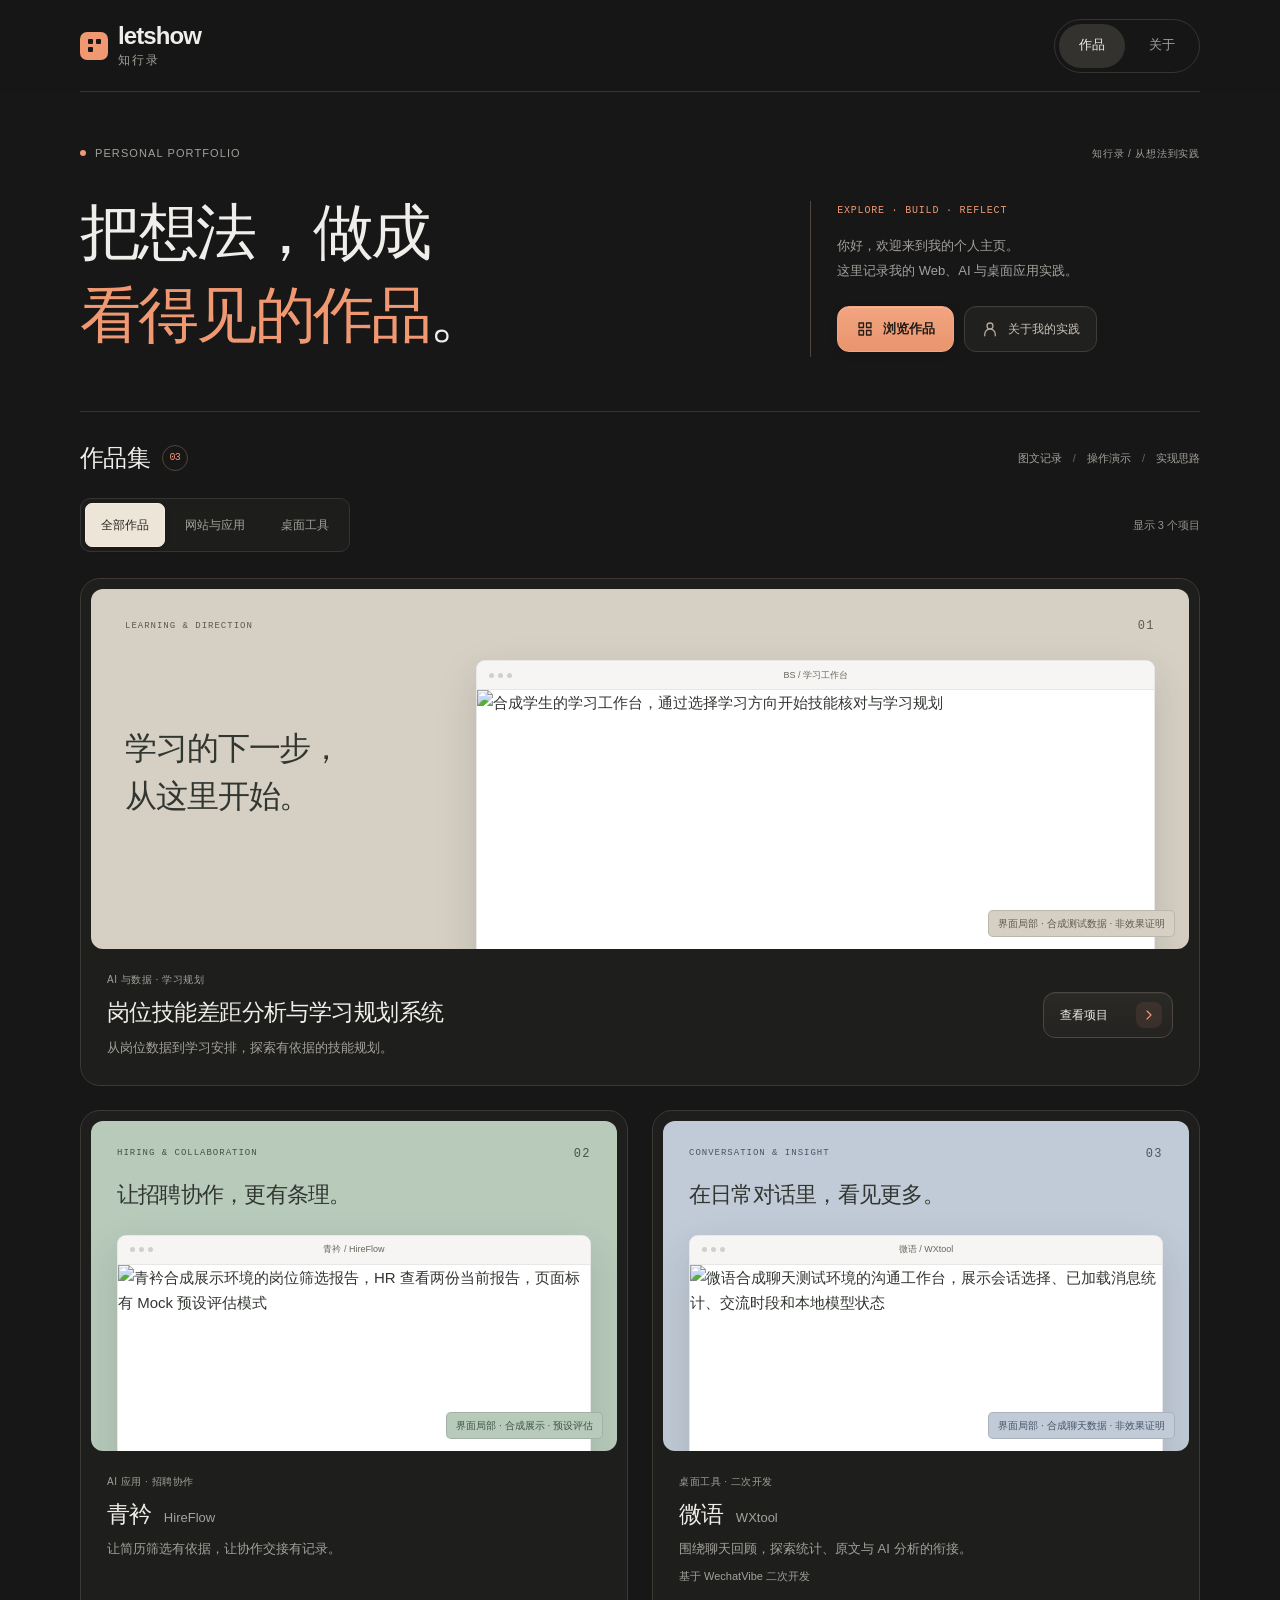
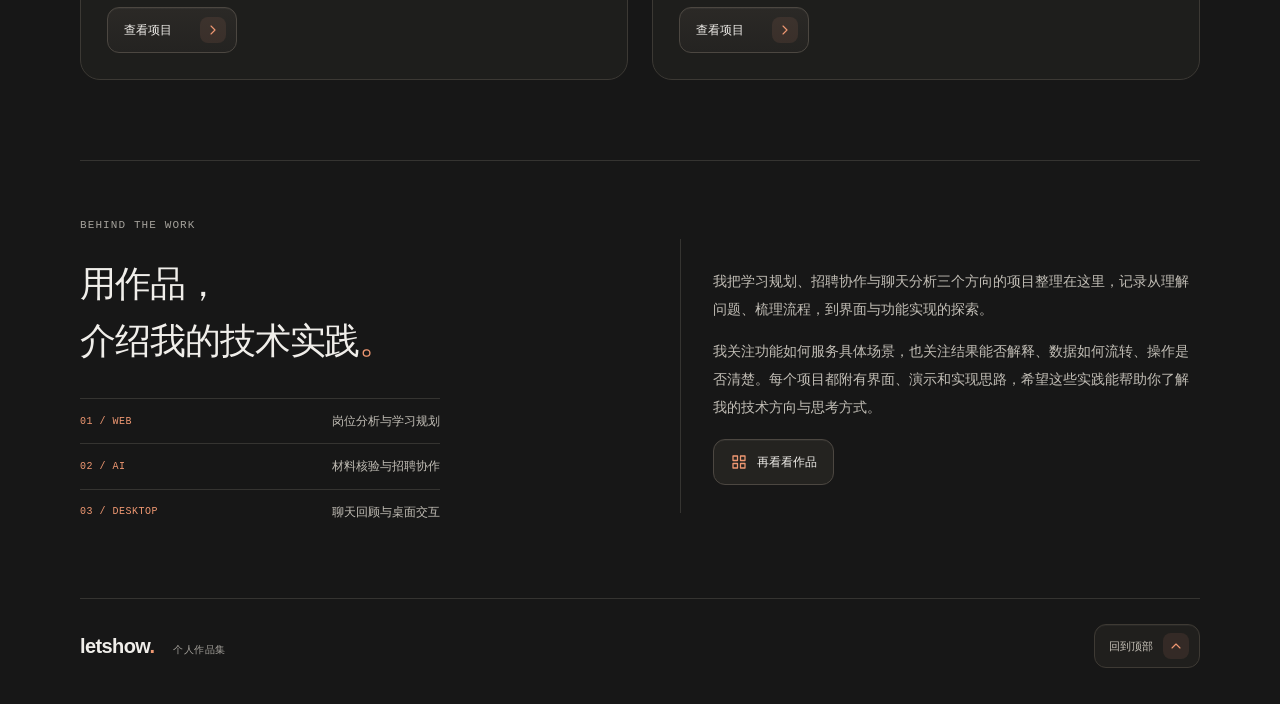
==== commit 8006d8bc: "Refine action buttons, icons and project navigation" ====
--- a/index.html
+++ b/index.html
@@ -1 +1 @@
-<!DOCTYPE html><html lang="zh-CN"><head><meta charset="utf-8"><meta http-equiv="Content-Security-Policy" content="default-src 'self'; script-src 'self' 'sha256-zLakd8B77ncjwmERFoytzZakohlbPKrEmWP+P48kZ+E='; script-src-attr 'none'; style-src 'self' 'unsafe-inline'; img-src 'self' data:; font-src 'self'; media-src 'self'; connect-src 'none'; object-src 'none'; frame-src 'none'; worker-src 'none'; base-uri 'self'; form-action 'none'"><meta name="referrer" content="no-referrer"><meta name="viewport" content="width=device-width, initial-scale=1"><meta name="color-scheme" content="dark"><meta name="theme-color" content="#171717"><meta name="description" content="你好，欢迎来到我的个人主页。知行录记录我的 Web、AI 与桌面应用实践，通过项目界面、操作演示与实现思路，分享从问题到作品的探索。"><meta name="robots" content="noindex, nofollow"><meta property="og:type" content="website"><meta property="og:locale" content="zh_CN"><meta property="og:site_name" content="LetShow · 知行录"><meta property="og:title" content="LetShow · 知行录 — 个人作品集"><meta property="og:description" content="你好，欢迎来到我的个人主页。知行录记录我的 Web、AI 与桌面应用实践，通过项目界面、操作演示与实现思路，分享从问题到作品的探索。"><meta name="twitter:card" content="summary_large_image"><meta name="twitter:title" content="LetShow · 知行录 — 个人作品集"><meta name="twitter:description" content="你好，欢迎来到我的个人主页。知行录记录我的 Web、AI 与桌面应用实践，通过项目界面、操作演示与实现思路，分享从问题到作品的探索。"><link rel="canonical" href="https://chenc55.github.io/"><meta property="og:url" content="https://chenc55.github.io/"><meta property="og:image" content="https://chenc55.github.io/images/projects/bs/skills.jpg"><meta property="og:image:alt" content="合成学生的技能自评页面，包含学习方向选择和 SQL、Python 等技能的自评入口"><meta property="og:image:width" content="1265"><meta property="og:image:height" content="889"><meta name="twitter:image" content="https://chenc55.github.io/images/projects/bs/skills.jpg"><meta name="twitter:image:alt" content="合成学生的技能自评页面，包含学习方向选择和 SQL、Python 等技能的自评入口"><title>LetShow · 知行录 — 个人作品集</title><link rel="icon" href="data:image/svg+xml,%3Csvg xmlns='http://www.w3.org/2000/svg' viewBox='0 0 32 32'%3E%3Crect width='32' height='32' rx='8' fill='%23ff7951'/%3E%3Cpath d='M10 8v16h14v-5h-9V8z' fill='%23101617'/%3E%3C/svg%3E"><link rel="stylesheet" href="/_astro/BaseLayout.B9vVOQAW.css"></head><body><a class="skip" href="#main-content">跳到主要内容</a><header class="header"><div class="wrap header-row"><a class="brand" href="/#top" aria-label="LetShow 知行录 首页"><span class="brand-mark" aria-hidden="true"><i></i><i></i><i></i><i></i></span><span class="brand-copy"><span>letshow</span><span class="brand-name-zh">知行录</span></span></a><nav class="nav" aria-label="主导航"><a class="nav-work" data-return-works href="/#works">作品</a><a href="/#about">关于</a></nav></div></header><main id="main-content" tabindex="-1"><div id="home-view"><section id="top" class="wrap hero" aria-labelledby="hero-title"><p class="eyebrow"><span class="status-dot" aria-hidden="true"></span> PERSONAL PORTFOLIO <span class="hero-eyebrow-note">知行录 / 从想法到实践</span></p><div class="hero-grid"><h1 id="hero-title" tabindex="-1"><span class="hero-line">把想法，做成</span><span class="hero-line hero-emphasis">看得见的作品<span class="hero-period">。</span></span></h1><div class="hero-note"><p class="hero-note-label mono">EXPLORE · BUILD · REFLECT</p><p>你好，欢迎来到我的个人主页。<br>这里记录我的 Web、AI 与桌面应用实践。</p><div class="hero-actions"><a href="#works" class="primary-link">浏览作品 <span aria-hidden="true">↘</span></a><a href="#about" class="hero-about-link">关于我的实践 <span aria-hidden="true">↗</span></a></div></div></div></section><section id="works" class="wrap works" aria-labelledby="works-title" tabindex="-1"><div class="collection-heading"><h2 id="works-title">作品集 <span class="collection-count">03</span></h2><span class="collection-caption">图文记录 <span aria-hidden="true">/</span> 操作演示 <span aria-hidden="true">/</span> 实现思路</span></div><div class="filter-row" hidden><div class="filters" role="group" aria-label="按项目类型筛选"><button type="button" class="filter" data-filter="all" aria-pressed="true">全部作品</button><button type="button" class="filter" data-filter="web" aria-pressed="false">网站与应用</button><button type="button" class="filter" data-filter="desktop" aria-pressed="false">桌面工具</button></div><p class="result-count" id="result-count" aria-live="polite" aria-atomic="true">显示 3 个项目</p></div><p id="filter-empty" hidden>这个分类暂时没有作品，试试其他分类。</p><div class="project-grid work-grid" data-category="all"><article class="project-card project-card--featured" data-category="web" data-project="bs" id="project-bs" aria-labelledby="project-title-bs"><a class="project-link" data-project-link href="/projects/bs/" aria-labelledby="project-title-bs project-action-bs"><div class="project-cover cover-bs"><div class="cover-heading" aria-hidden="true"><span class="cover-caption mono">LEARNING &amp; DIRECTION</span><span class="cover-index mono">01</span></div><p class="cover-title" aria-hidden="true"><span>学习的下一步，</span><span>从这里开始。</span></p><div class="browser-frame"><div class="browser-toolbar" aria-hidden="true"><span class="browser-dots"><i></i><i></i><i></i></span><span>BS / 学习工作台</span><span class="browser-toolbar-end">↗</span></div><img src="/images/projects/bs/workspace.jpg" alt="合成学生的学习工作台，通过选择学习方向开始技能核对与学习规划" width="1265" height="712" loading="eager" fetchpriority="high" decoding="async"></div><span class="cover-evidence">界面局部 · 合成测试数据 · 非效果证明</span></div><div class="project-info"><div class="project-copy"><p class="project-kicker">AI 与数据 · 学习规划</p><h3 id="project-title-bs">岗位技能差距分析与学习规划系统</h3><p class="project-summary">从岗位数据到学习安排，探索有依据的技能规划。</p></div><span class="project-actions"><span class="project-go"><span class="project-go-text" id="project-action-bs">查看项目</span><svg class="card-arrow" viewBox="0 0 20 20" fill="none" aria-hidden="true" focusable="false"><path d="M5 15 15 5M5 5h10v10" stroke="currentColor" stroke-width="1.6" stroke-linecap="round" stroke-linejoin="round"></path></svg></span></span></div></a></article><article class="project-card" data-category="web" data-project="hireflow" id="project-hireflow" aria-labelledby="project-title-hireflow"><a class="project-link" data-project-link href="/projects/hireflow/" aria-labelledby="project-title-hireflow project-action-hireflow"><div class="project-cover cover-hireflow"><div class="cover-heading" aria-hidden="true"><span class="cover-caption mono">HIRING &amp; COLLABORATION</span><span class="cover-index mono">02</span></div><p class="cover-title" aria-hidden="true"><span>让招聘协作，</span><span>更有条理。</span></p><div class="browser-frame"><div class="browser-toolbar" aria-hidden="true"><span class="browser-dots"><i></i><i></i><i></i></span><span>青衿 / HireFlow</span><span class="browser-toolbar-end">↗</span></div><img src="/images/projects/hireflow/screening.jpg" alt="青衿合成展示环境的岗位筛选报告，HR 查看两份当前报告，页面标有 Mock 预设评估模式" width="1585" height="1072" loading="lazy" fetchpriority="auto" decoding="async"></div><span class="cover-evidence">界面局部 · 合成展示 · 预设评估</span></div><div class="project-info"><div class="project-copy"><p class="project-kicker">AI 应用 · 招聘协作</p><h3 id="project-title-hireflow">青衿<span class="project-alias">HireFlow</span></h3><p class="project-summary">让简历筛选有依据，让协作交接有记录。</p></div><span class="project-actions"><span class="project-go"><span class="project-go-text" id="project-action-hireflow">查看项目</span><svg class="card-arrow" viewBox="0 0 20 20" fill="none" aria-hidden="true" focusable="false"><path d="M5 15 15 5M5 5h10v10" stroke="currentColor" stroke-width="1.6" stroke-linecap="round" stroke-linejoin="round"></path></svg></span></span></div></a></article><article class="project-card" data-category="desktop" data-project="wxtool" id="project-wxtool" aria-labelledby="project-title-wxtool"><a class="project-link" data-project-link href="/projects/wxtool/" aria-labelledby="project-title-wxtool project-action-wxtool"><div class="project-cover cover-wxtool"><div class="cover-heading" aria-hidden="true"><span class="cover-caption mono">CONVERSATION &amp; INSIGHT</span><span class="cover-index mono">03</span></div><p class="cover-title" aria-hidden="true"><span>在日常对话里，</span><span>看见更多。</span></p><div class="browser-frame"><div class="browser-toolbar" aria-hidden="true"><span class="browser-dots"><i></i><i></i><i></i></span><span>微语 / WXtool</span><span class="browser-toolbar-end">↗</span></div><img src="/images/projects/wxtool/workspace.png" alt="微语合成聊天测试环境的沟通工作台，展示会话选择、已加载消息统计、交流时段和本地模型状态" width="1920" height="1293" loading="lazy" fetchpriority="auto" decoding="async"></div><span class="cover-evidence">界面局部 · 合成聊天数据 · 非效果证明</span></div><div class="project-info"><div class="project-copy"><p class="project-kicker">桌面工具 · 二次开发</p><h3 id="project-title-wxtool">微语<span class="project-alias">WXtool</span></h3><p class="project-summary">围绕聊天回顾，探索统计、原文与 AI 分析的衔接。</p><p class="project-attribution">基于 WechatVibe 二次开发</p></div><span class="project-actions"><span class="project-go"><span class="project-go-text" id="project-action-wxtool">查看项目</span><svg class="card-arrow" viewBox="0 0 20 20" fill="none" aria-hidden="true" focusable="false"><path d="M5 15 15 5M5 5h10v10" stroke="currentColor" stroke-width="1.6" stroke-linecap="round" stroke-linejoin="round"></path></svg></span></span></div></a></article></div></section><section id="about" class="wrap about" aria-labelledby="about-title" tabindex="-1"><div class="about-heading"><p class="eyebrow mono">BEHIND THE WORK</p><h2 id="about-title">用作品，<br>介绍我的技术实践<span class="accent">。</span></h2><ul class="practice-index" aria-label="项目实践方向" role="list"><li><span class="mono">01 / WEB</span><span>岗位分析与学习规划</span></li><li><span class="mono">02 / AI</span><span>材料核验与招聘协作</span></li><li><span class="mono">03 / DESKTOP</span><span>聊天回顾与桌面交互</span></li></ul></div><div class="about-copy"><p>我把学习规划、招聘协作与聊天分析三个方向的项目整理在这里，记录从理解问题、梳理流程，到界面与功能实现的探索。</p><p>我关注功能如何服务具体场景，也关注结果能否解释、数据如何流转、操作是否清楚。每个项目都附有界面、演示和实现思路，希望这些实践能帮助你了解我的技术方向与思考方式。</p><a class="text-link" href="#works">再看看作品 <span aria-hidden="true">↑</span></a></div></section></div></main><footer class="footer"><div class="wrap"><div class="footer-row"><span class="footer-signature">letshow<span class="accent">.</span> <span class="muted">个人作品集</span></span><a href="#main-content">回到顶部 <span aria-hidden="true">↑</span></a></div></div></footer></body></html><script type="module">function e(e){let t=e.querySelector(`.filter-row`),n=e.querySelector(`.project-grid`),r=e.querySelector(`#result-count`),i=e.querySelector(`#filter-empty`),a=Array.from(e.querySelectorAll(`button[data-filter]`)),o=Array.from(e.querySelectorAll(`.project-card[data-category]`)),s=new Set([`web`,`desktop`]),c=new Set([`all`,...s]);if(!t||!n||!r||!a.length||!o.length)return;let l=t=>{e.querySelectorAll(`a[data-project-link], a[href^="/projects/"]`).forEach(e=>{let n;try{n=new URL(e.href)}catch{return}n.origin===location.origin&&n.pathname.startsWith(`/projects/`)&&(t===`all`?n.searchParams.delete(`from`):n.searchParams.set(`from`,t),e.setAttribute(`href`,`${n.pathname}${n.search}${n.hash}`))})},u=e=>{let t=new URL(location.href);if(e===`all`?t.searchParams.delete(`category`):t.searchParams.set(`category`,e),t.href!==location.href)try{history.replaceState(history.state,``,t)}catch{}},d=e=>{n.dataset.category=e,a.forEach(t=>t.setAttribute(`aria-pressed`,String(t.dataset.filter===e)));let t=0;o.forEach(n=>{n.hidden=e!==`all`&&n.dataset.category!==e,n.hidden||t++});let s=`显示 ${t} 个项目`;r.textContent!==s&&(r.textContent=s),i&&(i.hidden=t!==0),l(e)},f=()=>{let e=new URL(location.href).searchParams.getAll(`category`),t=e[0],n=e.length===1&&t!==void 0&&s.has(t)?t:`all`;d(n),e.length>0&&n===`all`&&u(`all`)};a.forEach(e=>{e.addEventListener(`click`,()=>{let t=e.dataset.filter;t&&c.has(t)&&(d(t),u(t))})}),window.addEventListener(`popstate`,f),window.addEventListener(`pageshow`,e=>{e.persisted&&f()}),f(),t.hidden=!1}var t=document.querySelector(`#home-view`);t&&e(t);</script>+<!DOCTYPE html><html lang="zh-CN"><head><meta charset="utf-8"><meta http-equiv="Content-Security-Policy" content="default-src 'self'; script-src 'self' 'sha256-zLakd8B77ncjwmERFoytzZakohlbPKrEmWP+P48kZ+E='; script-src-attr 'none'; style-src 'self' 'unsafe-inline'; img-src 'self' data:; font-src 'self'; media-src 'self'; connect-src 'none'; object-src 'none'; frame-src 'none'; worker-src 'none'; base-uri 'self'; form-action 'none'"><meta name="referrer" content="no-referrer"><meta name="viewport" content="width=device-width, initial-scale=1"><meta name="color-scheme" content="dark"><meta name="theme-color" content="#171717"><meta name="description" content="你好，欢迎来到我的个人主页。知行录记录我的 Web、AI 与桌面应用实践，通过项目界面、操作演示与实现思路，分享从问题到作品的探索。"><meta name="robots" content="noindex, nofollow"><meta property="og:type" content="website"><meta property="og:locale" content="zh_CN"><meta property="og:site_name" content="LetShow · 知行录"><meta property="og:title" content="LetShow · 知行录 — 个人作品集"><meta property="og:description" content="你好，欢迎来到我的个人主页。知行录记录我的 Web、AI 与桌面应用实践，通过项目界面、操作演示与实现思路，分享从问题到作品的探索。"><meta name="twitter:card" content="summary_large_image"><meta name="twitter:title" content="LetShow · 知行录 — 个人作品集"><meta name="twitter:description" content="你好，欢迎来到我的个人主页。知行录记录我的 Web、AI 与桌面应用实践，通过项目界面、操作演示与实现思路，分享从问题到作品的探索。"><link rel="canonical" href="https://chenc55.github.io/"><meta property="og:url" content="https://chenc55.github.io/"><meta property="og:image" content="https://chenc55.github.io/images/projects/bs/skills.jpg"><meta property="og:image:alt" content="合成学生的技能自评页面，包含学习方向选择和 SQL、Python 等技能的自评入口"><meta property="og:image:width" content="1265"><meta property="og:image:height" content="889"><meta name="twitter:image" content="https://chenc55.github.io/images/projects/bs/skills.jpg"><meta name="twitter:image:alt" content="合成学生的技能自评页面，包含学习方向选择和 SQL、Python 等技能的自评入口"><title>LetShow · 知行录 — 个人作品集</title><link rel="icon" href="data:image/svg+xml,%3Csvg xmlns='http://www.w3.org/2000/svg' viewBox='0 0 32 32'%3E%3Crect width='32' height='32' rx='8' fill='%23ff7951'/%3E%3Cpath d='M10 8v16h14v-5h-9V8z' fill='%23101617'/%3E%3C/svg%3E"><link rel="stylesheet" href="/_astro/BaseLayout.DtQj61eG.css"></head><body><a class="skip" href="#main-content">跳到主要内容</a><header class="header"><div class="wrap header-row"><a class="brand" href="/#top" aria-label="LetShow 知行录 首页"><span class="brand-mark" aria-hidden="true"><i></i><i></i><i></i><i></i></span><span class="brand-copy"><span>letshow</span><span class="brand-name-zh">知行录</span></span></a><nav class="nav" aria-label="主导航"><a class="nav-work" data-return-works href="/#works">作品</a><a href="/#about">关于</a></nav></div></header><main id="main-content" tabindex="-1"><div id="home-view"><section id="top" class="wrap hero" aria-labelledby="hero-title"><p class="eyebrow"><span class="status-dot" aria-hidden="true"></span> PERSONAL PORTFOLIO <span class="hero-eyebrow-note">知行录 / 从想法到实践</span></p><div class="hero-grid"><h1 id="hero-title" tabindex="-1"><span class="hero-line">把想法，做成</span><span class="hero-line hero-emphasis">看得见的作品<span class="hero-period">。</span></span></h1><div class="hero-note"><p class="hero-note-label mono">EXPLORE · BUILD · REFLECT</p><p>你好，欢迎来到我的个人主页。<br>这里记录我的 Web、AI 与桌面应用实践。</p><div class="hero-actions"><a href="#works" class="action primary-link"><svg class="action-icon" width="18" height="18" viewBox="0 0 24 24" fill="none" stroke="currentColor" stroke-width="1.7" stroke-linecap="round" stroke-linejoin="round" aria-hidden="true" focusable="false"><path d="M4 4h6v6H4z M14 4h6v6h-6z M4 14h6v6H4z M14 14h6v6h-6z"></path></svg>浏览作品</a><a href="#about" class="action hero-about-link"><svg class="action-icon" width="18" height="18" viewBox="0 0 24 24" fill="none" stroke="currentColor" stroke-width="1.7" stroke-linecap="round" stroke-linejoin="round" aria-hidden="true" focusable="false"><path d="M16 8a4 4 0 1 1-8 0 4 4 0 0 1 8 0 M5 21v-2a7 7 0 0 1 14 0v2"></path></svg>关于我的实践</a></div></div></div></section><section id="works" class="wrap works" aria-labelledby="works-title" tabindex="-1"><div class="collection-heading"><h2 id="works-title">作品集 <span class="collection-count">03</span></h2><span class="collection-caption">图文记录 <span aria-hidden="true">/</span> 操作演示 <span aria-hidden="true">/</span> 实现思路</span></div><div class="filter-row" hidden><div class="filters" role="group" aria-label="按项目类型筛选"><button type="button" class="filter" data-filter="all" aria-pressed="true">全部作品</button><button type="button" class="filter" data-filter="web" aria-pressed="false">网站与应用</button><button type="button" class="filter" data-filter="desktop" aria-pressed="false">桌面工具</button></div><p class="result-count" id="result-count" aria-live="polite" aria-atomic="true">显示 3 个项目</p></div><p id="filter-empty" hidden>这个分类暂时没有作品，试试其他分类。</p><div class="project-grid work-grid" data-category="all"><article class="project-card project-card--featured" data-category="web" data-project="bs" id="project-bs" aria-labelledby="project-title-bs"><a class="project-link" data-project-link href="/projects/bs/" aria-labelledby="project-title-bs project-action-bs"><div class="project-cover cover-bs"><div class="cover-heading" aria-hidden="true"><span class="cover-caption mono">LEARNING &amp; DIRECTION</span><span class="cover-index mono">01</span></div><p class="cover-title" aria-hidden="true"><span>学习的下一步，</span><span>从这里开始。</span></p><div class="browser-frame"><div class="browser-toolbar" aria-hidden="true"><span class="browser-dots"><i></i><i></i><i></i></span><span>BS / 学习工作台</span><span class="browser-toolbar-spacer"></span></div><img src="/images/projects/bs/workspace.jpg" alt="合成学生的学习工作台，通过选择学习方向开始技能核对与学习规划" width="1265" height="712" loading="eager" fetchpriority="high" decoding="async"></div><span class="cover-evidence">界面局部 · 合成测试数据 · 非效果证明</span></div><div class="project-info"><div class="project-copy"><p class="project-kicker">AI 与数据 · 学习规划</p><h3 id="project-title-bs">岗位技能差距分析与学习规划系统</h3><p class="project-summary">从岗位数据到学习安排，探索有依据的技能规划。</p></div><span class="project-actions"><span class="action project-go"><span class="project-go-text" id="project-action-bs">查看项目</span><span class="action-end"><svg class="action-icon" width="18" height="18" viewBox="0 0 24 24" fill="none" stroke="currentColor" stroke-width="1.7" stroke-linecap="round" stroke-linejoin="round" aria-hidden="true" focusable="false"><path d="m9 6 6 6-6 6"></path></svg></span></span></span></div></a></article><article class="project-card" data-category="web" data-project="hireflow" id="project-hireflow" aria-labelledby="project-title-hireflow"><a class="project-link" data-project-link href="/projects/hireflow/" aria-labelledby="project-title-hireflow project-action-hireflow"><div class="project-cover cover-hireflow"><div class="cover-heading" aria-hidden="true"><span class="cover-caption mono">HIRING &amp; COLLABORATION</span><span class="cover-index mono">02</span></div><p class="cover-title" aria-hidden="true"><span>让招聘协作，</span><span>更有条理。</span></p><div class="browser-frame"><div class="browser-toolbar" aria-hidden="true"><span class="browser-dots"><i></i><i></i><i></i></span><span>青衿 / HireFlow</span><span class="browser-toolbar-spacer"></span></div><img src="/images/projects/hireflow/screening.jpg" alt="青衿合成展示环境的岗位筛选报告，HR 查看两份当前报告，页面标有 Mock 预设评估模式" width="1585" height="1072" loading="lazy" fetchpriority="auto" decoding="async"></div><span class="cover-evidence">界面局部 · 合成展示 · 预设评估</span></div><div class="project-info"><div class="project-copy"><p class="project-kicker">AI 应用 · 招聘协作</p><h3 id="project-title-hireflow">青衿<span class="project-alias">HireFlow</span></h3><p class="project-summary">让简历筛选有依据，让协作交接有记录。</p></div><span class="project-actions"><span class="action project-go"><span class="project-go-text" id="project-action-hireflow">查看项目</span><span class="action-end"><svg class="action-icon" width="18" height="18" viewBox="0 0 24 24" fill="none" stroke="currentColor" stroke-width="1.7" stroke-linecap="round" stroke-linejoin="round" aria-hidden="true" focusable="false"><path d="m9 6 6 6-6 6"></path></svg></span></span></span></div></a></article><article class="project-card" data-category="desktop" data-project="wxtool" id="project-wxtool" aria-labelledby="project-title-wxtool"><a class="project-link" data-project-link href="/projects/wxtool/" aria-labelledby="project-title-wxtool project-action-wxtool"><div class="project-cover cover-wxtool"><div class="cover-heading" aria-hidden="true"><span class="cover-caption mono">CONVERSATION &amp; INSIGHT</span><span class="cover-index mono">03</span></div><p class="cover-title" aria-hidden="true"><span>在日常对话里，</span><span>看见更多。</span></p><div class="browser-frame"><div class="browser-toolbar" aria-hidden="true"><span class="browser-dots"><i></i><i></i><i></i></span><span>微语 / WXtool</span><span class="browser-toolbar-spacer"></span></div><img src="/images/projects/wxtool/workspace.png" alt="微语合成聊天测试环境的沟通工作台，展示会话选择、已加载消息统计、交流时段和本地模型状态" width="1920" height="1293" loading="lazy" fetchpriority="auto" decoding="async"></div><span class="cover-evidence">界面局部 · 合成聊天数据 · 非效果证明</span></div><div class="project-info"><div class="project-copy"><p class="project-kicker">桌面工具 · 二次开发</p><h3 id="project-title-wxtool">微语<span class="project-alias">WXtool</span></h3><p class="project-summary">围绕聊天回顾，探索统计、原文与 AI 分析的衔接。</p><p class="project-attribution">基于 WechatVibe 二次开发</p></div><span class="project-actions"><span class="action project-go"><span class="project-go-text" id="project-action-wxtool">查看项目</span><span class="action-end"><svg class="action-icon" width="18" height="18" viewBox="0 0 24 24" fill="none" stroke="currentColor" stroke-width="1.7" stroke-linecap="round" stroke-linejoin="round" aria-hidden="true" focusable="false"><path d="m9 6 6 6-6 6"></path></svg></span></span></span></div></a></article></div></section><section id="about" class="wrap about" aria-labelledby="about-title" tabindex="-1"><div class="about-heading"><p class="eyebrow mono">BEHIND THE WORK</p><h2 id="about-title">用作品，<br>介绍我的技术实践<span class="accent">。</span></h2><ul class="practice-index" aria-label="项目实践方向" role="list"><li><span class="mono">01 / WEB</span><span>岗位分析与学习规划</span></li><li><span class="mono">02 / AI</span><span>材料核验与招聘协作</span></li><li><span class="mono">03 / DESKTOP</span><span>聊天回顾与桌面交互</span></li></ul></div><div class="about-copy"><p>我把学习规划、招聘协作与聊天分析三个方向的项目整理在这里，记录从理解问题、梳理流程，到界面与功能实现的探索。</p><p>我关注功能如何服务具体场景，也关注结果能否解释、数据如何流转、操作是否清楚。每个项目都附有界面、演示和实现思路，希望这些实践能帮助你了解我的技术方向与思考方式。</p><a class="action text-link" href="#works"><svg class="action-icon" width="18" height="18" viewBox="0 0 24 24" fill="none" stroke="currentColor" stroke-width="1.7" stroke-linecap="round" stroke-linejoin="round" aria-hidden="true" focusable="false"><path d="M4 4h6v6H4z M14 4h6v6h-6z M4 14h6v6H4z M14 14h6v6h-6z"></path></svg>再看看作品</a></div></section></div></main><footer class="footer"><div class="wrap"><div class="footer-row"><span class="footer-signature">letshow<span class="accent">.</span> <span class="muted">个人作品集</span></span><a class="action back-to-top" href="#main-content">回到顶部 <span class="action-end"><svg class="action-icon" width="18" height="18" viewBox="0 0 24 24" fill="none" stroke="currentColor" stroke-width="1.7" stroke-linecap="round" stroke-linejoin="round" aria-hidden="true" focusable="false"><path d="m6 15 6-6 6 6"></path></svg></span></a></div></div></footer></body></html><script type="module">function e(e){let t=e.querySelector(`.filter-row`),n=e.querySelector(`.project-grid`),r=e.querySelector(`#result-count`),i=e.querySelector(`#filter-empty`),a=Array.from(e.querySelectorAll(`button[data-filter]`)),o=Array.from(e.querySelectorAll(`.project-card[data-category]`)),s=new Set([`web`,`desktop`]),c=new Set([`all`,...s]);if(!t||!n||!r||!a.length||!o.length)return;let l=t=>{e.querySelectorAll(`a[data-project-link], a[href^="/projects/"]`).forEach(e=>{let n;try{n=new URL(e.href)}catch{return}n.origin===location.origin&&n.pathname.startsWith(`/projects/`)&&(t===`all`?n.searchParams.delete(`from`):n.searchParams.set(`from`,t),e.setAttribute(`href`,`${n.pathname}${n.search}${n.hash}`))})},u=e=>{let t=new URL(location.href);if(e===`all`?t.searchParams.delete(`category`):t.searchParams.set(`category`,e),t.href!==location.href)try{history.replaceState(history.state,``,t)}catch{}},d=e=>{n.dataset.category=e,a.forEach(t=>t.setAttribute(`aria-pressed`,String(t.dataset.filter===e)));let t=0;o.forEach(n=>{n.hidden=e!==`all`&&n.dataset.category!==e,n.hidden||t++});let s=`显示 ${t} 个项目`;r.textContent!==s&&(r.textContent=s),i&&(i.hidden=t!==0),l(e)},f=()=>{let e=new URL(location.href).searchParams.getAll(`category`),t=e[0],n=e.length===1&&t!==void 0&&s.has(t)?t:`all`;d(n),e.length>0&&n===`all`&&u(`all`)};a.forEach(e=>{e.addEventListener(`click`,()=>{let t=e.dataset.filter;t&&c.has(t)&&(d(t),u(t))})}),window.addEventListener(`popstate`,f),window.addEventListener(`pageshow`,e=>{e.persisted&&f()}),f(),t.hidden=!1}var t=document.querySelector(`#home-view`);t&&e(t);</script>
--- a/_astro/BaseLayout.DtQj61eG.css
+++ b/_astro/BaseLayout.DtQj61eG.css
@@ -0,0 +1 @@
+:root{color-scheme:dark;--bg:#171717;--surface:#202020;--ink:#f0eeea;--muted:#a4a19b;--line:#353431;--accent:#ef9872;--sans:"Segoe UI", "Microsoft YaHei", "PingFang SC", sans-serif;--mono:"Cascadia Code", "Consolas", monospace;--max:1120px;--header-height:92px}*{box-sizing:border-box}html{scroll-behavior:smooth;scroll-padding-top:104px}html:has([data-project-detail]){scroll-padding-top:calc(var(--header-height) + 100px)}body{background:var(--bg);color:var(--ink);font:15px/1.7 var(--sans);-webkit-font-smoothing:antialiased;margin:0}a{color:inherit;text-decoration:none}button{color:inherit;font:inherit;cursor:pointer;background:0 0;border:0}button,a{-webkit-tap-highlight-color:transparent}h1,h2,h3,p{margin:0}img,svg{display:block}button:focus-visible,a:focus-visible,input:focus-visible,summary:focus-visible,video:focus-visible{outline:2px solid var(--accent);outline-offset:5px}main:focus,[tabindex="-1"]:focus{outline:none}::selection{color:var(--bg);background:var(--accent)}[hidden]{display:none!important}.wrap{width:min(var(--max), calc(100% - 96px));margin-inline:auto}.mono{font:11px/1.5 var(--mono);letter-spacing:.12em}.muted{color:var(--muted)}.accent{color:var(--accent)}.sr-only{clip:rect(0,0,0,0);white-space:nowrap;border:0;width:1px;height:1px;margin:-1px;padding:0;position:absolute;overflow:hidden}.skip{z-index:100;background:var(--accent);color:var(--bg);border-radius:8px;padding:10px 18px;position:fixed;top:-100px;left:20px}.skip:focus{top:12px}.header{z-index:20;backdrop-filter:blur(16px);background:#171717f0;position:sticky;top:0}.header-row{height:var(--header-height);border-bottom:1px solid var(--line);justify-content:space-between;align-items:center;gap:24px;display:flex}.brand{letter-spacing:-.9px;align-items:center;gap:10px;font-size:24px;font-weight:650;line-height:1;display:inline-flex}.brand-copy{white-space:nowrap;flex-direction:column;align-items:flex-start;gap:5px;display:flex}.brand-name-zh{color:var(--muted);letter-spacing:.16em;font-size:12px;font-weight:500;line-height:1.25}.brand-mark{background:var(--accent);border-radius:7px;grid-template:repeat(2,5px)/repeat(2,5px);place-content:center;gap:3px;width:28px;height:28px;display:grid}.brand-mark i{background:var(--bg);border-radius:1px}.brand-mark i:last-child{background:0 0}.nav{border:1px solid var(--line);border-radius:50px;gap:4px;padding:4px;display:flex}.nav a{min-height:44px;color:var(--muted);border-radius:24px;justify-content:center;align-items:center;padding:7px 20px;font-size:13px;transition:background .2s,color .2s;display:inline-flex}.nav .nav-work{color:var(--ink);background:#33322f}.nav a:focus-visible{color:var(--ink);background:#3d3b37}.action{max-width:100%;min-height:46px;color:var(--ink);white-space:nowrap;vertical-align:middle;background:linear-gradient(#2b2926,#242321);border:1px solid #4c4741;border-radius:12px;justify-content:center;align-items:center;gap:9px;padding:11px 16px;font-size:12px;font-weight:500;line-height:1.5;transition:background .18s,border-color .18s,color .18s,box-shadow .18s,transform .18s;display:inline-flex;box-shadow:inset 0 1px #ffffff0a}.action-icon{flex-shrink:0;width:18px;height:18px}.action>.action-icon{color:var(--accent)}.action-end{width:26px;height:26px;color:var(--accent);background:#ef98721a;border-radius:8px;flex-shrink:0;justify-content:center;align-items:center;transition:background .18s,color .18s;display:inline-flex}.action-end .action-icon{width:16px;height:16px;transition:transform .18s}.action:focus-visible{border-color:var(--accent);outline-offset:4px;background:#352c26}.action:active:not(:disabled){transform:translateY(1px)}.action:disabled{opacity:.6;cursor:wait}@media (hover:hover) and (pointer:fine){.nav a:hover{color:var(--ink);background:#3d3b37}.action:hover:not(:disabled){background:#352c26;border-color:#ad7b60;box-shadow:inset 0 1px #ffffff0f,0 4px 12px #0000001a}}.hero{padding-block:52px 54px}.eyebrow{color:var(--muted);letter-spacing:.1em;align-items:center;gap:9px;font-size:11px;display:flex}.status-dot{background:var(--accent);border-radius:50%;flex-shrink:0;width:6px;height:6px}.hero-grid{grid-template-columns:minmax(0,1.75fr) minmax(0,1fr);align-items:end;gap:48px;margin-top:28px;display:grid}.hero h1{letter-spacing:-.045em;font-size:clamp(38px,4.8vw,64px);font-weight:550;line-height:1.35}.hero-line{display:block}.hero-emphasis{color:var(--accent)}.hero-period{color:var(--ink)}.hero-eyebrow-note{letter-spacing:.08em;margin-left:auto;font-size:10px}.hero-note{border-left:1px solid #51463b;padding:0 0 5px 26px}.hero-note p{color:var(--muted);font-size:13px;line-height:1.95}.hero-note .hero-note-label{color:var(--accent);letter-spacing:.08em;margin-bottom:12px;font-size:10px}.hero-actions{flex-wrap:wrap;align-items:center;gap:10px;margin-top:22px;display:flex}.primary-link{color:#241c17;background:linear-gradient(#f1a580,#e9956e);border-color:#f1a580;padding-inline:18px;font-size:13px;font-weight:600;box-shadow:inset 0 1px #ffffff38,0 3px 8px #0000001a}.primary-link>.action-icon{color:inherit}.primary-link:focus-visible{color:#241c17;background:#f6b38f}.hero-about-link{color:#c8c3ba;background:#20201e;border-color:#403d38}.hero-about-link>.action-icon{color:#b5aba0}.text-link{background:#242320;margin-top:18px}@media (hover:hover) and (pointer:fine){.primary-link:hover:not(:disabled){background:#f6b38f;border-color:#f8c3a6;box-shadow:inset 0 1px #ffffff42,0 5px 14px #00000024}.hero-about-link:hover{color:var(--ink)}}.action:active:not(:disabled){box-shadow:inset 0 2px 5px #0000002e}.works{padding-bottom:80px}.collection-heading{border-top:1px solid var(--line);justify-content:space-between;align-items:center;gap:20px;padding-block:26px 20px;display:flex}.collection-heading h2{letter-spacing:-.03em;align-items:center;gap:12px;font-size:24px;font-weight:500;display:flex}.collection-count{width:26px;height:26px;font:10px/1.5 var(--mono);color:var(--accent);border:1px solid #544337;border-radius:50%;justify-content:center;align-items:center;display:inline-flex}.collection-caption{color:var(--muted);font-size:11px}.collection-caption>span{color:#6e6258;padding-inline:8px}.filter-row{justify-content:space-between;align-items:center;gap:16px;margin-bottom:26px;display:flex}.filters{border:1px solid var(--line);background:#1d1d1b;border-radius:10px;flex-wrap:wrap;gap:4px;padding:4px;display:flex}.filter{min-height:44px;color:var(--muted);border:1px solid #0000;border-radius:7px;padding:7px 15px;font-size:12px;transition:background .18s,color .18s,border-color .18s,box-shadow .18s,transform .18s}.filter[aria-pressed=true]{color:#29251f;background:#eee5d9;border-color:#f5ebdf;box-shadow:0 2px 5px #0003}.filter:active{transform:translateY(1px)}@media (hover:hover) and (pointer:fine){.filter:hover:not([aria-pressed=true]){color:var(--ink);background:#2c2925;border-color:#52483f}}.result-count{color:#96938d;font-size:11px}#filter-empty{color:var(--muted);padding:30px 0}.work-grid{grid-template-columns:repeat(2,minmax(0,1fr));gap:24px;padding-top:8px;display:grid}.filter-row:not([hidden])~.work-grid{padding-top:0}.project-card{min-width:0}.work-grid[data-category=all] .project-card--featured{grid-column:1/-1}.project-link{background:#1e1e1c;border:1px solid #3c3934;border-radius:20px;flex-direction:column;height:100%;padding:10px;transition:border-color .2s,background .2s;display:flex}.project-cover{isolation:isolate;color:#323631;background:var(--cover);border-radius:12px;flex-shrink:0;height:330px;padding:24px 26px 0;position:relative;overflow:hidden}.cover-bs{--cover:#d6d0c4;--cover-ink:#5e584e}.cover-hireflow{--cover:#b8cbbb;--cover-ink:#3f5547}.cover-wxtool{--cover:#c1cbd7;--cover-ink:#465567}.cover-heading{color:var(--cover-ink);justify-content:space-between;align-items:center;gap:12px;display:flex}.cover-caption{letter-spacing:.11em;font-size:9px}.cover-index{font-size:12px}.cover-title{letter-spacing:-.035em;margin-top:15px;font-size:22px;font-weight:550;line-height:1.5}.cover-title span{display:inline-block}.browser-frame{background:#fff;border:1px solid #00000017;border-radius:9px 9px 0 0;width:100%;margin:24px auto 0;transition:transform .3s;overflow:hidden;box-shadow:0 16px 40px #191b1826}.browser-toolbar{color:#68675f;background:#f6f5f3;border-bottom:1px solid #e8e7e3;justify-content:space-between;align-items:center;gap:12px;height:29px;padding:0 12px;font-size:9px;display:flex}.browser-dots{gap:4px;width:34px;display:flex}.browser-dots i{background:#d2d0cb;border-radius:50%;width:5px;height:5px}.browser-toolbar-spacer{width:34px}.browser-frame img{width:100%;height:auto}.cover-evidence{z-index:1;background:var(--cover);max-width:calc(100% - 28px);color:var(--cover-ink);border:1px solid #0000001f;border-radius:5px;padding:5px 9px;font-size:10px;line-height:1.5;position:absolute;bottom:12px;right:14px}.cover-placeholder{color:var(--cover-ink);padding-block:70px}.work-grid[data-category=all] .project-card--featured .project-cover{grid-template-rows:auto 1fr;grid-template-columns:minmax(0,.8fr) minmax(0,1.7fr);gap:0 32px;height:360px;padding:28px 34px 0;display:grid}.work-grid[data-category=all] .project-card--featured .cover-heading{grid-column:1/-1}.work-grid[data-category=all] .project-card--featured .cover-title{align-self:center;margin:0;padding-bottom:40px;font-size:32px}.work-grid[data-category=all] .project-card--featured .cover-title span{display:block}.work-grid[data-category=all] .project-card--featured .browser-frame{align-self:start;width:100%;margin-top:25px}.project-info{flex-direction:column;flex:1;align-items:stretch;padding:22px 16px 16px;display:flex}.project-copy{min-width:0}.project-kicker{letter-spacing:.05em;color:var(--muted);margin-bottom:7px;font-size:10px}.project-info h3{letter-spacing:-.025em;text-wrap:balance;font-size:23px;font-weight:500;line-height:1.5}.project-alias{color:var(--muted);letter-spacing:0;margin-left:12px;font-size:13px;font-weight:400;display:inline-block}.project-summary{color:var(--muted);margin-top:7px;font-size:13px}.project-attribution{color:var(--muted);margin-top:6px;font-size:11px}.project-actions{align-items:flex-start;margin-top:auto;padding-top:22px;display:flex}.project-go{justify-content:space-between;gap:16px;min-width:130px;padding:8px 10px 8px 16px}.project-go-text{font-size:12px;font-weight:500;line-height:1.5}.work-grid[data-category=all] .project-card--featured .project-info{flex-direction:row;justify-content:space-between;align-items:center;gap:24px}.work-grid[data-category=all] .project-card--featured .project-actions{flex-shrink:0;margin-top:0;padding-top:0}.project-link:focus-visible{border-color:var(--accent)}.project-link:focus-visible .project-go{border-color:var(--accent);color:var(--accent);background:#352b25}.project-link:focus-visible .action-end{background:var(--accent);color:#241c17}.project-link:active .project-go{background:#403027;transform:translateY(1px)}@media (hover:hover) and (pointer:fine){.project-link:hover{background:#23211e;border-color:#87654f}.project-link:hover .browser-frame{transform:translateY(-5px)}.project-link:hover .project-go{color:var(--accent);background:#352b25;border-color:#b98261}.project-link:hover .action-end{background:var(--accent);color:#241c17}.project-link:hover .action-end .action-icon{transform:translate(1px)}}.about{border-top:1px solid var(--line);grid-template-columns:minmax(0,1fr) minmax(0,1fr);gap:80px;padding-block:56px 64px;display:grid}.about h2{letter-spacing:-.03em;margin-top:21px;font-size:clamp(27px,3vw,36px);font-weight:500;line-height:1.6}.about-copy{border-left:1px solid var(--line);color:#c2beb6;align-self:center;padding:28px 0 28px 32px;font-size:14px;line-height:2}.practice-index{max-width:360px;margin:28px 0 0;padding:0;list-style:none}.practice-index li{border-top:1px solid var(--line);color:#c2beb6;justify-content:space-between;align-items:center;gap:16px;padding-block:12px;font-size:12px;display:flex}.practice-index .mono{color:var(--accent);letter-spacing:.05em;white-space:nowrap;font-size:10px}.about-copy p+p{margin-top:14px}.about-copy .text-link{color:var(--ink)}.footer{padding-bottom:36px}.footer-row{border-top:1px solid var(--line);color:var(--muted);justify-content:space-between;align-items:center;gap:20px;padding-top:25px;font-size:11px;display:flex}.footer-signature{letter-spacing:-.6px;color:var(--ink);font-size:20px;font-weight:600}.footer-signature .muted{letter-spacing:.04em;margin-left:14px;font-size:10px;font-weight:400;display:inline-block}.back-to-top{color:#c8c3ba;background:#201f1d;border-color:#3e3a34;gap:10px;min-height:44px;padding:8px 10px 8px 14px;font-size:11px}.detail{padding-top:30px;padding-bottom:70px}.back-link{color:#c8c3ba;background:#211f1d;border-color:#403b35}.detail-heading{grid-template-columns:minmax(0,1.5fr) minmax(0,1fr);align-items:end;gap:50px;padding-block:42px;display:grid}.detail-heading .eyebrow{color:var(--accent)}.detail-heading h1{letter-spacing:-.04em;text-wrap:balance;overflow-wrap:anywhere;margin-top:15px;font-size:clamp(30px,3.8vw,49px);font-weight:500;line-height:1.4}.detail-intro{color:#c2beb6;border-left:1px solid #675140;padding-left:22px;font-size:14px;line-height:1.95}.detail-attribution{color:var(--accent);margin-top:12px;font-size:11px}.detail-gallery{grid-template-columns:minmax(0,1.6fr) minmax(0,1fr);align-items:start;gap:32px;display:grid}.detail-gallery>[data-artwork-viewer]{min-width:0}.detail-gallery>[data-artwork-viewer]:first-child{grid-column:1/-1}.detail-art{margin:0}.art{border-radius:12px;overflow:hidden}.art-media{color:#434944;background:#e0e1dd;grid-template-rows:auto auto;gap:18px;padding:66px 24px 20px;display:grid}.art-media[data-artwork=bs]{background:#ded9cf}.art-media[data-artwork=hireflow]{background:#cbd7ce}.art-media[data-artwork=wxtool]{background:#d0d7df}.art-image{object-fit:contain;object-position:center;width:100%;min-width:0;height:auto;max-height:600px}.detail-art .art-media-portrait .art-image{justify-self:center;width:min(100%,300px)}.art-media-label{color:#4c544d;text-align:center;overflow-wrap:anywhere;font-size:10px;line-height:1.7}.art-placeholder{text-align:center;background:var(--surface);color:var(--muted);padding:90px 24px}.art-placeholder p{margin-top:14px}.artwork-caption{color:var(--muted);margin-top:12px;font-size:12px}.artwork-trigger-area{position:relative}.artwork-open{cursor:zoom-in;border-radius:12px;justify-content:end;align-items:start;width:100%;height:100%;padding:16px;display:flex;position:absolute;inset:0}.artwork-open:focus-visible{outline-offset:-5px}.artwork-open-label{color:#f2f0e9;background:#242722;border-color:#595a54;min-height:40px;padding:8px 12px;font-size:11px;box-shadow:0 2px 8px #0002}.artwork-open:focus-visible .artwork-open-label{border-color:var(--accent);background:#352c26}.artwork-open:active .artwork-open-label{transform:translateY(1px)}@media (hover:hover) and (pointer:fine){.artwork-open:hover .artwork-open-label{border-color:var(--accent);background:#352c26}}.project-video{margin-bottom:48px}.video-heading{justify-content:space-between;align-items:end;gap:16px;margin-bottom:20px;display:flex}.video-heading h2{letter-spacing:-.03em;margin-top:8px;font-size:clamp(22px,3vw,30px);font-weight:500}.video-meta{color:var(--muted);font:11px/1.7 var(--mono);flex-shrink:0}.project-video video{aspect-ratio:8/5;border:1px solid var(--line);background:#111;border-radius:12px;width:100%;height:auto;display:block}.video-caption{color:var(--muted);justify-content:space-between;align-items:start;gap:24px;padding-top:14px;font-size:12px;line-height:1.9;display:flex}.video-caption p{max-width:760px}.video-direct{background:#211f1d;flex-shrink:0;min-height:44px;padding:10px 13px}.video-transcript{border-block:1px solid var(--line);color:var(--muted);margin-top:16px;font-size:12px}.video-transcript summary{width:fit-content;min-height:44px;color:var(--ink);cursor:pointer;padding-block:12px}.video-transcript ol{margin:0;padding:0 0 16px 24px;line-height:2}.artwork-caption{flex-wrap:wrap;justify-content:space-between;align-items:baseline;gap:4px 16px;display:flex}.artwork-original{background:#24211e;border-color:#443e36;min-height:44px;padding:10px 12px;font-size:12px}.artwork-dialog-actions{flex-shrink:0;align-items:center;gap:10px;display:flex}html:has(.artwork-dialog[open]){overflow:hidden}.artwork-dialog{border:1px solid var(--line);width:min(1440px,100% - 32px);max-width:none;max-height:calc(100dvh - 32px);color:var(--ink);background:var(--bg);overscroll-behavior:contain;border-radius:12px;margin:auto;padding:0;overflow:auto;box-shadow:0 24px 100px #0008}.artwork-dialog::backdrop{backdrop-filter:blur(6px);background:#101010dc}.artwork-dialog-header{z-index:2;border-bottom:1px solid var(--line);background:var(--bg);justify-content:space-between;align-items:center;gap:24px;padding:20px 24px;display:flex;position:sticky;top:0}.artwork-dialog-header>div{min-width:0}.artwork-dialog-header h2{text-wrap:balance;overflow-wrap:anywhere;font-size:clamp(16px,2vw,22px);font-weight:500;line-height:1.5}.artwork-dialog-header p{color:var(--muted);margin-top:6px;font-size:11px}.artwork-close{flex-shrink:0;min-height:44px;padding:10px 14px}.artwork-dialog-art .art-media{border-radius:0;padding:24px}.artwork-dialog-art .art-image{justify-self:center;width:auto;max-width:100%;height:auto;max-height:none}.detail-content{grid-template-columns:minmax(0,1.2fr) minmax(0,.8fr);gap:70px;padding-block:50px;display:grid}.detail-content h2{margin-bottom:18px;font-size:24px;font-weight:500}.detail-story{color:var(--muted);overflow-wrap:anywhere;font-size:14px;line-height:2.1}.detail-story p+p{margin-top:16px}.detail-content .features-title{letter-spacing:.04em;border-bottom:1px solid var(--line);margin-bottom:0;padding-bottom:12px;font-size:13px}.detail-features{margin:0;padding:0;list-style:none}.detail-features li{border-bottom:1px solid var(--line);gap:15px;padding-block:15px;font-size:13px;display:flex}.detail-features li>span{font:10px/1.7 var(--mono);color:var(--accent);flex-shrink:0;padding-top:3px}.detail-note{border:1px solid var(--line);color:var(--muted);background:var(--surface);border-radius:10px;padding:18px 22px;font-size:12px;line-height:2}.outline-link{margin-top:24px}.project-share{flex-wrap:wrap;align-items:center;gap:14px 20px;margin-top:28px;display:flex}.project-share .outline-link{margin:0}.project-share button:disabled{opacity:.6;cursor:wait}.share-status{color:var(--muted);font-size:12px}.share-fallback{flex-basis:100%;min-width:0}.share-fallback label{color:var(--muted);margin-bottom:8px;font-size:12px;display:block}.share-fallback input{border:1px solid var(--line);background:var(--bg);width:100%;min-width:0;color:var(--ink);font:12px var(--mono);border-radius:6px;padding:12px}.detail-next{border-top:1px solid var(--line);justify-content:space-between;align-items:center;gap:20px;margin-top:40px;padding-top:24px;display:flex}.next-project{background:#211f1c;border:1px solid #4c443b;border-radius:16px;justify-content:space-between;align-items:center;gap:22px;width:min(65%,580px);min-width:0;padding:20px 22px;transition:background .18s,border-color .18s,box-shadow .18s;display:flex}.next-copy{min-width:0}.next-label{color:var(--muted);margin-bottom:6px;font-size:11px;display:block}.next-name{overflow-wrap:anywhere;font-size:18px;line-height:1.6;display:block}.next-project>.action-end{border-radius:11px;width:36px;height:36px}.next-project:focus-visible{border-color:var(--accent);background:#2b2520}@media (hover:hover) and (pointer:fine){.next-project:hover{background:#2b2520;border-color:#a17655}.next-project:hover .action-end{background:var(--accent);color:#241c17}.next-project:hover .action-icon{transform:translate(1px)}}.next-project:active{background:#332a22;box-shadow:inset 0 2px 6px #0003}.not-found{min-height:65vh;padding-block:clamp(64px,10vw,140px)}.not-found h1{margin-block:24px;font-size:clamp(34px,5vw,64px);font-weight:500;line-height:1.4}.not-found>p:not(.eyebrow){color:var(--muted);font-size:14px;line-height:2}@media (width<=1000px){.wrap{width:calc(100% - 64px)}.hero{padding-block:44px}.hero-grid{grid-template-columns:minmax(0,1.3fr) minmax(0,1fr);gap:26px}.hero h1{font-size:42px}.hero-note{padding-left:20px}.project-cover{height:300px;padding:22px 22px 0}.work-grid[data-category=all] .project-card--featured .project-cover{gap:0 20px;height:320px;padding-inline:26px}.work-grid[data-category=all] .project-card--featured .cover-title{font-size:24px}.cover-title{font-size:19px}.project-info h3{font-size:22px}.about{gap:40px}}@media (width<=700px){:root{--header-height:76px}html{scroll-padding-top:90px}.wrap{width:calc(100% - 40px)}.brand{gap:9px;font-size:22px}.brand-mark{border-radius:6px;width:25px;height:25px}.nav a{padding:6px 15px;font-size:12px}.hero{padding-block:32px 36px}.hero-grid{grid-template-columns:minmax(0,1fr);gap:22px;margin-top:22px}.hero h1{letter-spacing:-.04em;font-size:clamp(34px,8vw,48px);line-height:1.35}.hero-note{border:0;padding:0;display:block}.hero-note p{font-size:13px}.hero-note .hero-note-label{display:none}.hero-eyebrow-note{letter-spacing:0;font-size:9px}.hero-actions{margin-top:18px}.eyebrow{letter-spacing:.06em;font-size:10px}.works{padding-bottom:48px}.collection-heading{padding-block:18px 16px}.collection-heading h2{font-size:21px}.collection-caption{text-align:right;max-width:150px;font-size:10px}.collection-caption>span{padding-inline:2px}.filter-row{flex-wrap:wrap;gap:10px;margin-bottom:20px}.filter{min-height:44px;padding:7px 12px;font-size:11px}.result-count{margin-left:auto;font-size:10px}.work-grid{grid-template-columns:minmax(0,1fr);gap:20px}.project-link{border-radius:16px;padding:8px}.project-cover,.work-grid[data-category=all] .project-card--featured .project-cover{border-radius:10px;height:310px;padding:22px 20px 0;display:block}.cover-title,.work-grid[data-category=all] .project-card--featured .cover-title{margin-top:15px;padding-bottom:0;font-size:22px}.work-grid[data-category=all] .project-card--featured .cover-title span{display:inline-block}.work-grid[data-category=all] .project-card--featured .browser-frame{width:100%;margin-top:24px}.project-info{padding:18px 12px 12px}.work-grid[data-category=all] .project-card--featured .project-info{flex-direction:column;align-items:stretch;gap:0}.work-grid[data-category=all] .project-card--featured .project-actions{margin-top:auto;padding-top:18px}.project-info h3{font-size:21px}.project-summary{font-size:12px;line-height:1.8}.project-kicker{font-size:10px}.project-alias{margin-left:9px;font-size:12px}.about{grid-template-columns:minmax(0,1fr);gap:20px;padding-block:40px 48px}.about h2{margin-top:18px;font-size:28px}.about-copy{border:0;padding:0;font-size:13px}.practice-index{max-width:none;margin-top:22px}.footer{padding-bottom:24px}.footer-signature .muted{margin-left:10px;font-size:9px}.footer-row{gap:12px}.detail{padding-top:20px;padding-bottom:44px}.detail-heading{grid-template-columns:minmax(0,1fr);gap:20px;padding-block:30px}.detail-heading h1{font-size:32px}.detail-intro{padding-left:16px;font-size:13px}.detail-gallery{grid-template-columns:minmax(0,1fr);gap:24px}.project-video{margin-bottom:32px}.video-heading{flex-wrap:wrap;gap:8px;margin-bottom:14px}.video-caption{flex-direction:column;gap:10px;font-size:11px}.art-media{gap:14px;padding:62px 14px 14px}.detail-art .art-media-portrait .art-image{width:min(100%,250px)}.artwork-open{padding:12px}.artwork-dialog{width:calc(100% - 16px);max-height:calc(100dvh - 16px)}.artwork-dialog-header{gap:12px;padding:14px}.artwork-dialog-actions{flex-direction:column-reverse;gap:6px}.artwork-close{gap:7px;padding:8px 11px}.artwork-dialog-art .art-media{padding:14px}.detail-content{grid-template-columns:minmax(0,1fr);gap:30px;padding-block:32px}.detail-content h2{font-size:23px}.detail-story{font-size:13px}.detail-next{flex-direction:column;align-items:stretch;gap:16px}.detail-next>.back-link{align-self:flex-start}.next-project{gap:16px;width:100%;padding:18px}.next-name{font-size:16px}}@media (width<=400px){.wrap{width:calc(100% - 32px)}.nav a{padding-inline:12px}.hero h1{font-size:34px}.cover-caption{letter-spacing:.04em;font-size:8px}.cover-title,.work-grid[data-category=all] .project-card--featured .cover-title{font-size:19px}.project-cover,.work-grid[data-category=all] .project-card--featured .project-cover{height:280px;padding-inline:16px}.project-info h3{font-size:20px}.filter{padding-inline:10px}.filters{gap:2px}.footer-signature .muted{margin:3px 0 0;display:block}}@media (height<=500px){.header{position:static}html,html:has([data-project-detail]){scroll-padding-top:16px}}@media (prefers-reduced-motion:reduce){html{scroll-behavior:auto}*,:before,:after{transition:none!important;animation:none!important}.action,.filter,.project-go,.browser-frame,.action-icon{transform:none!important}}
